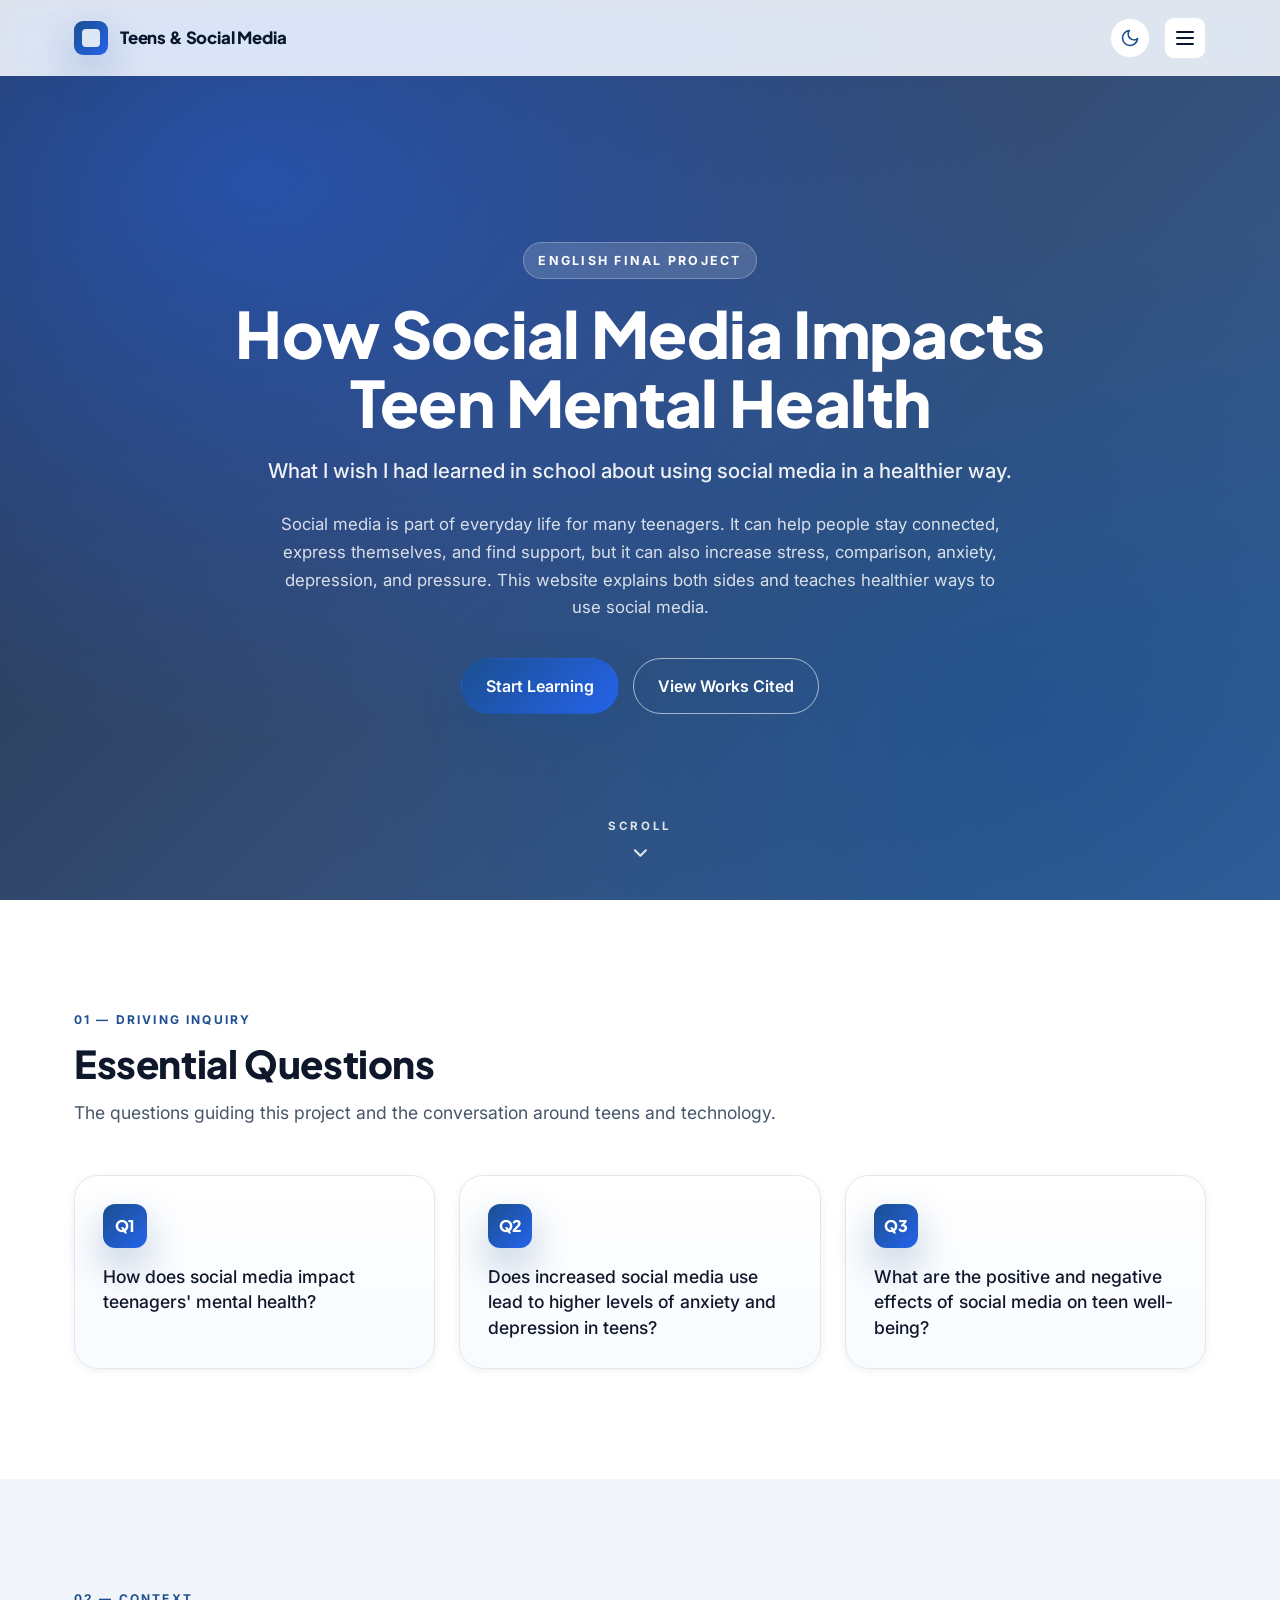
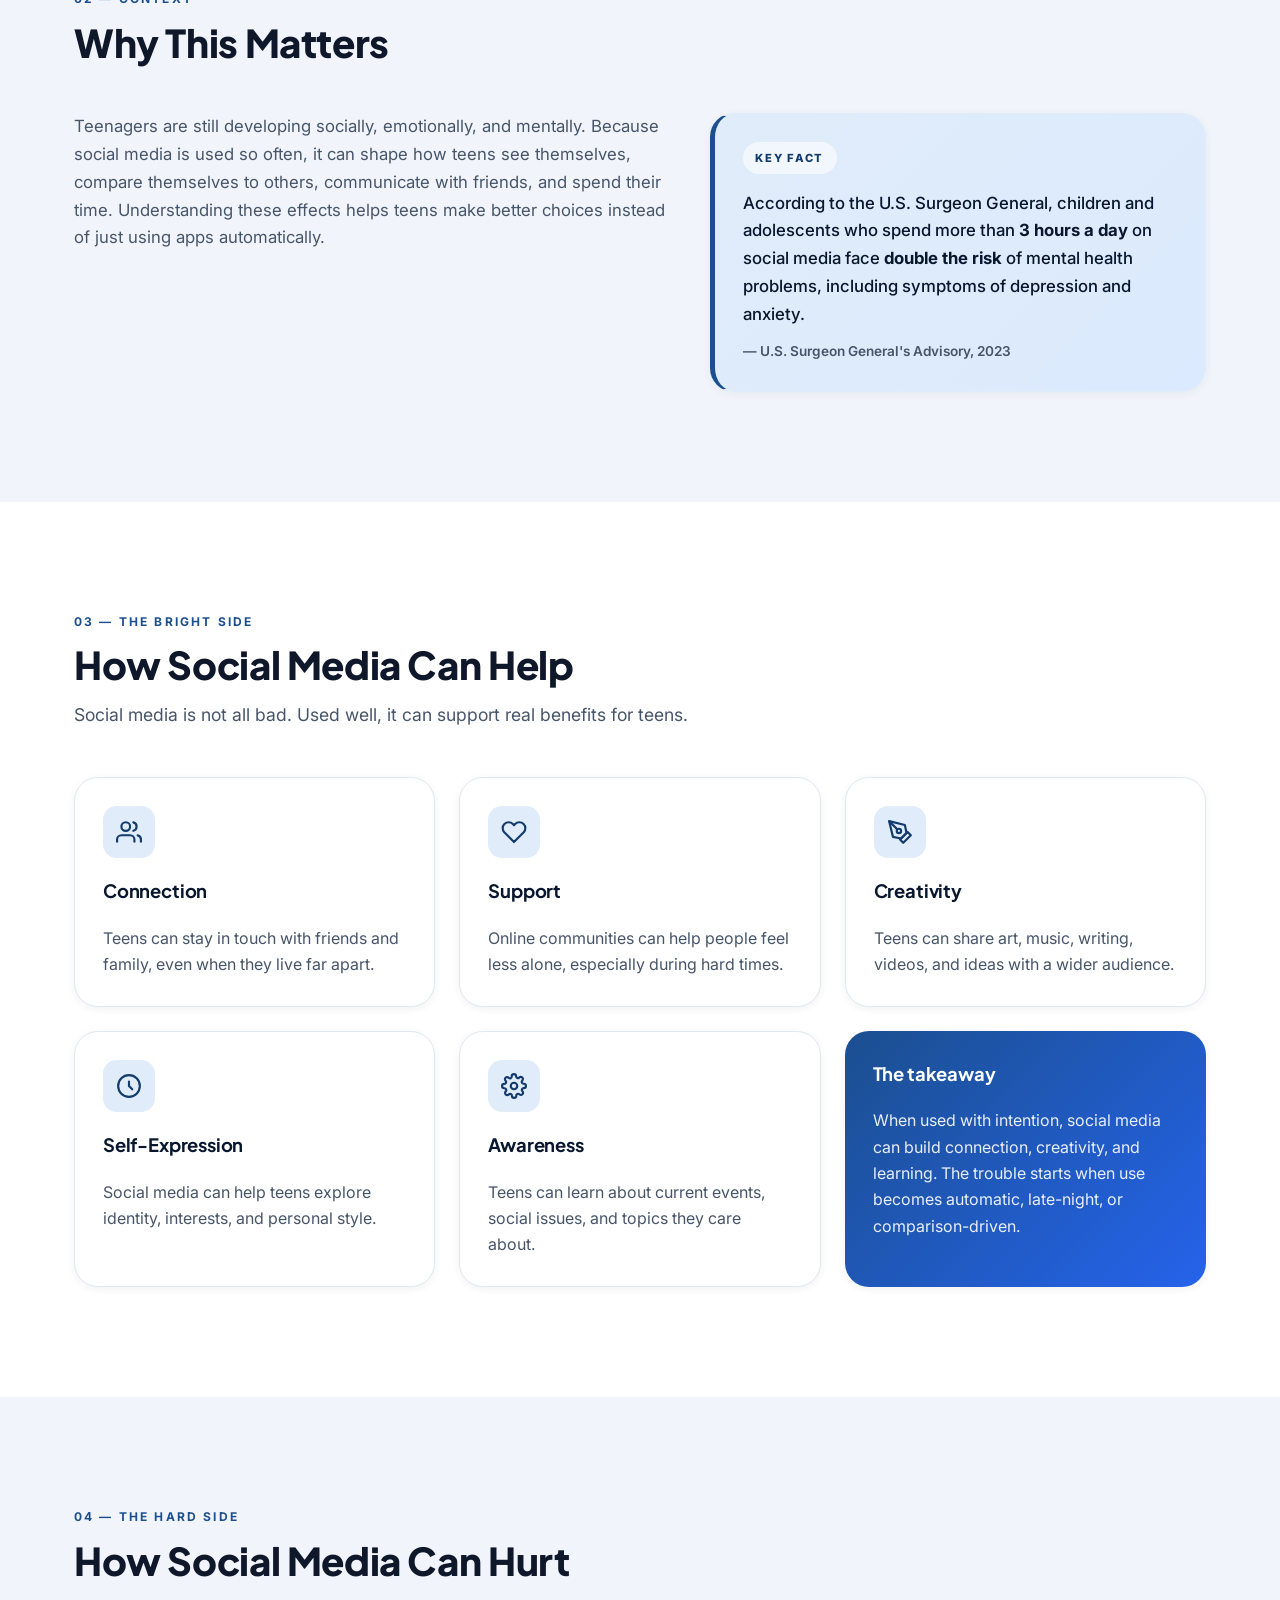
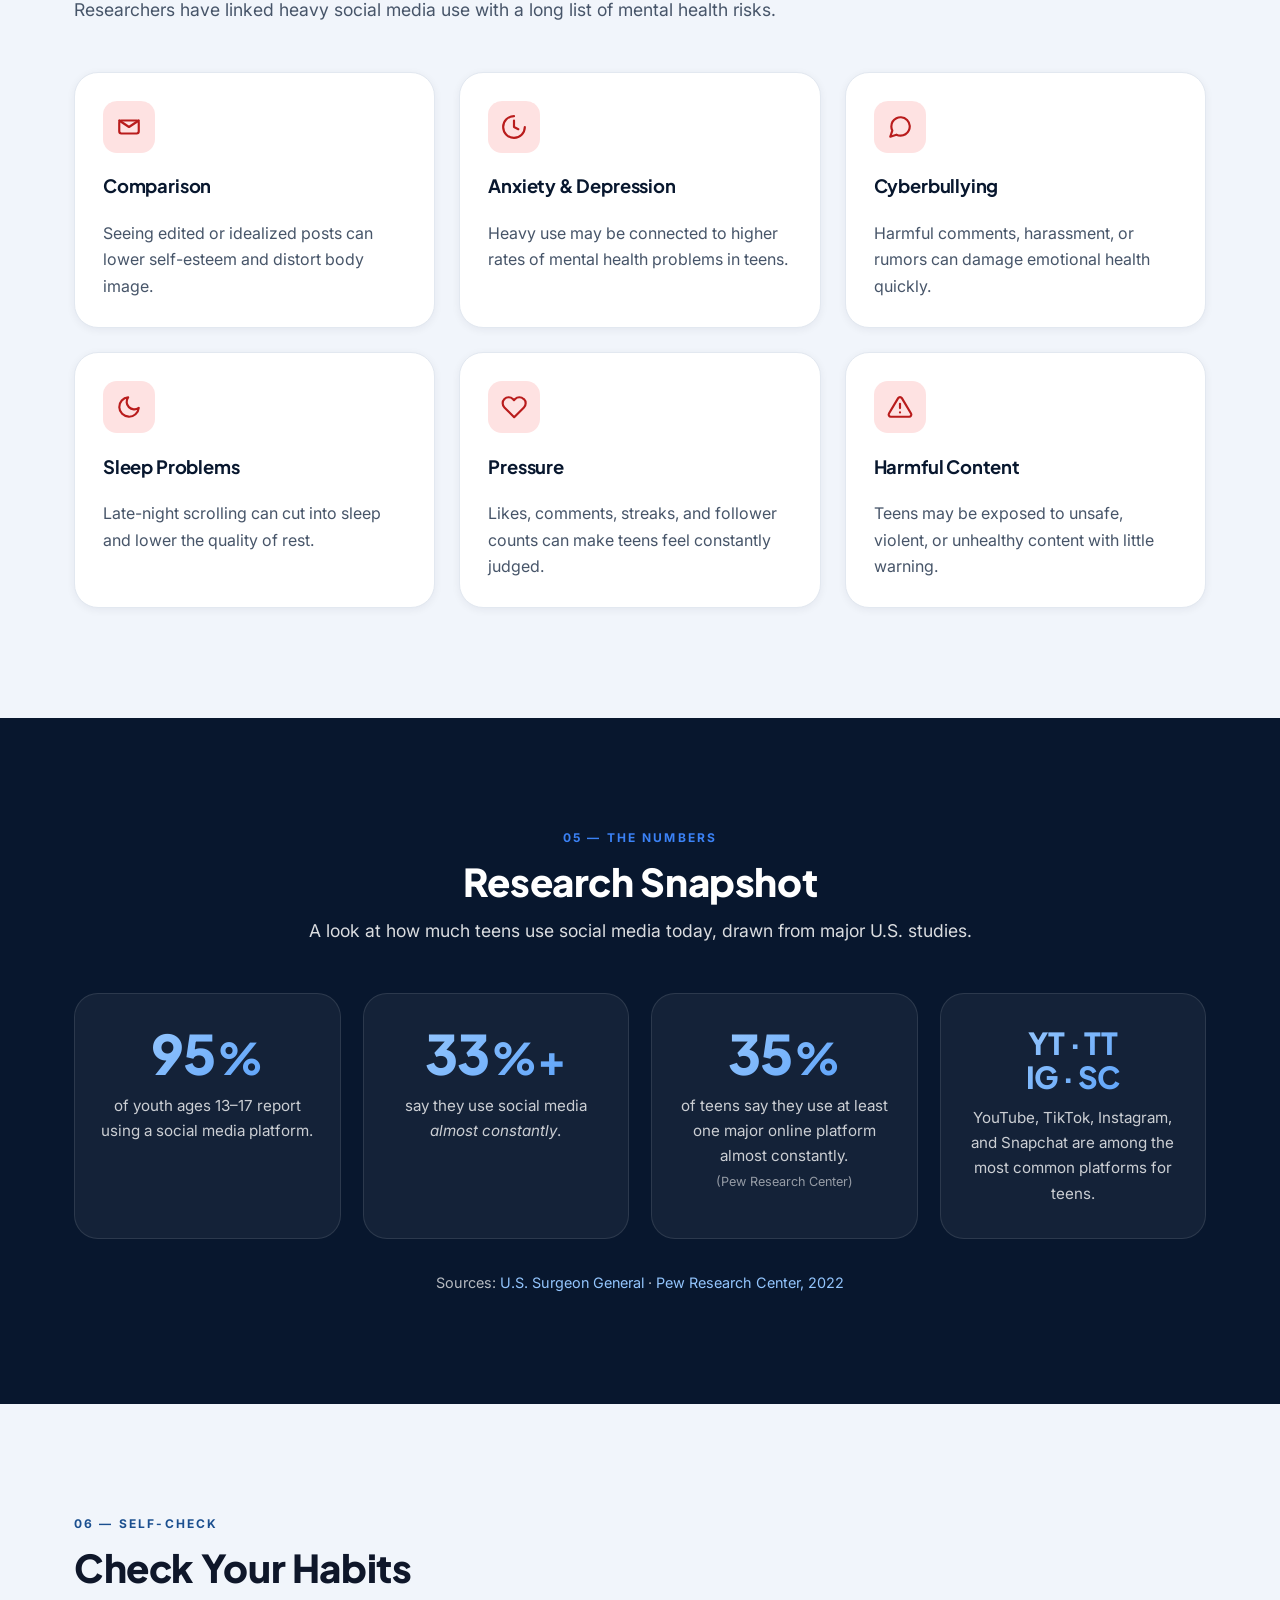
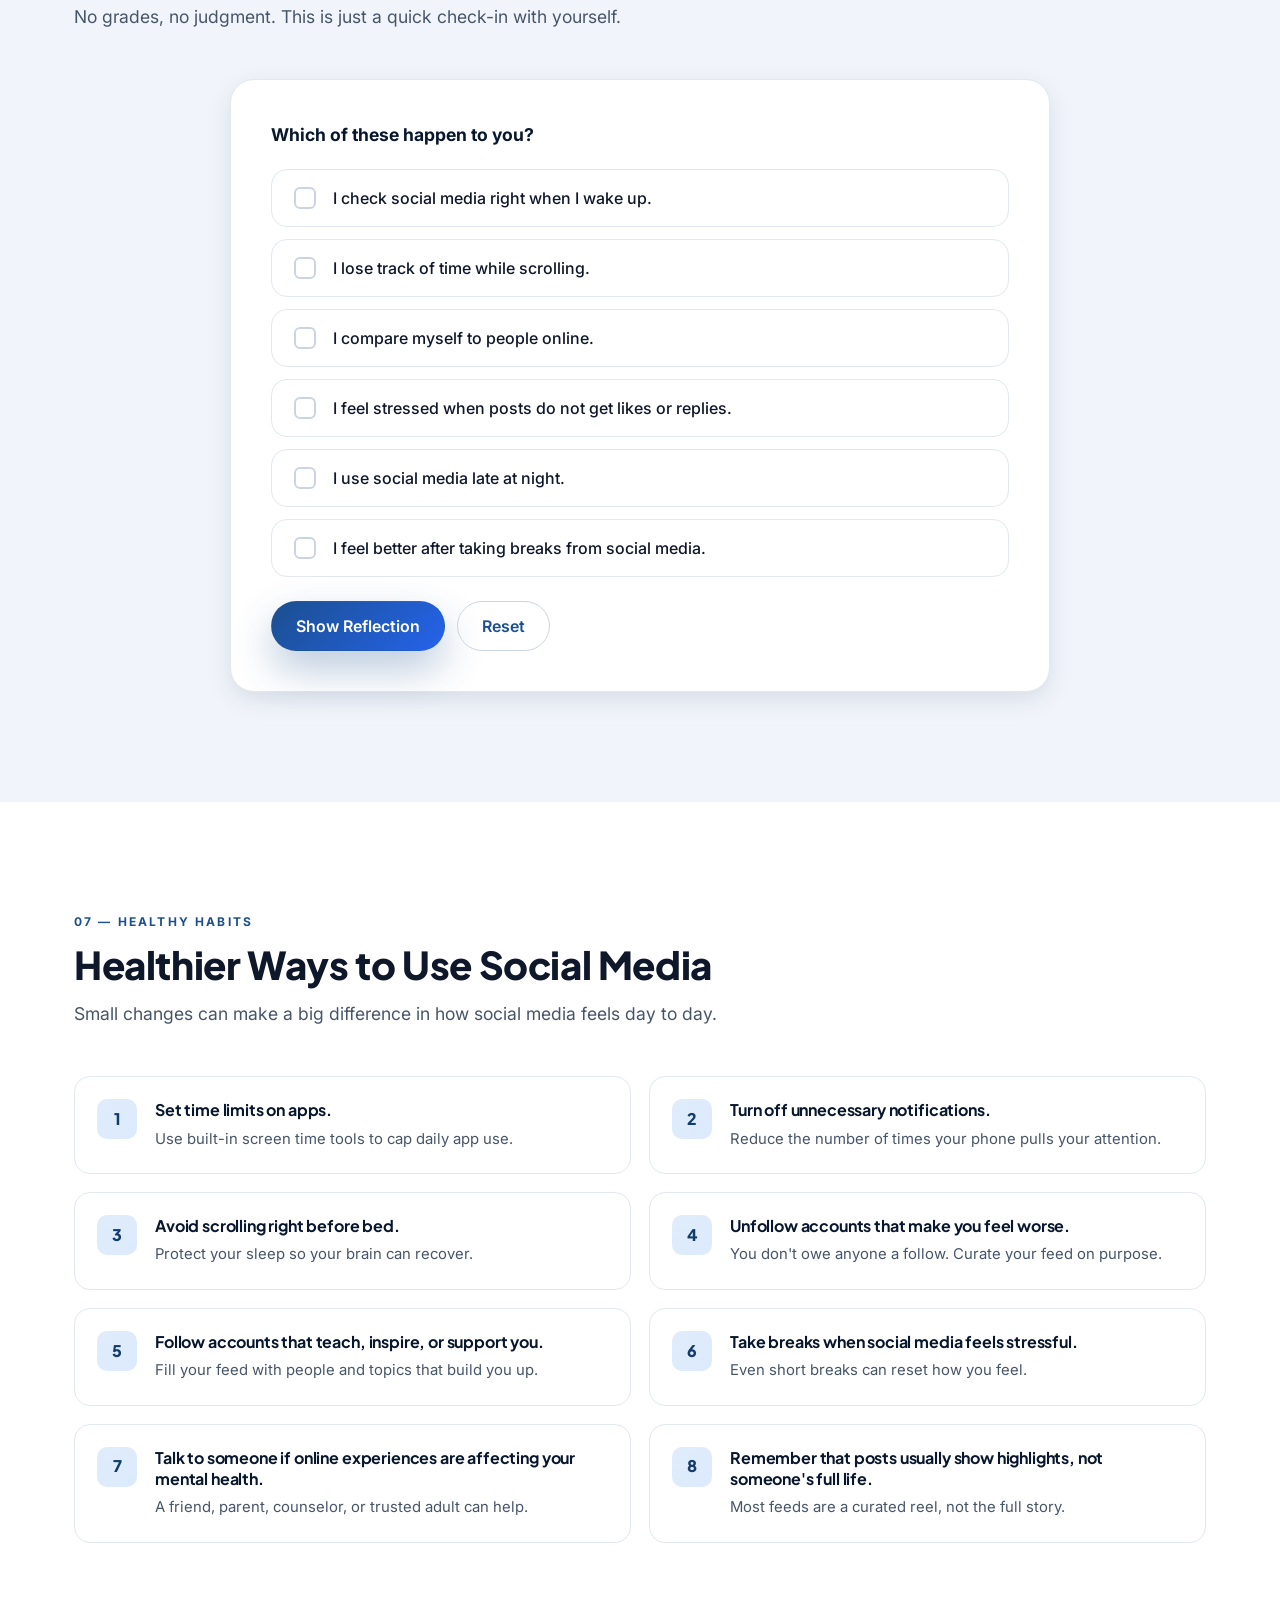
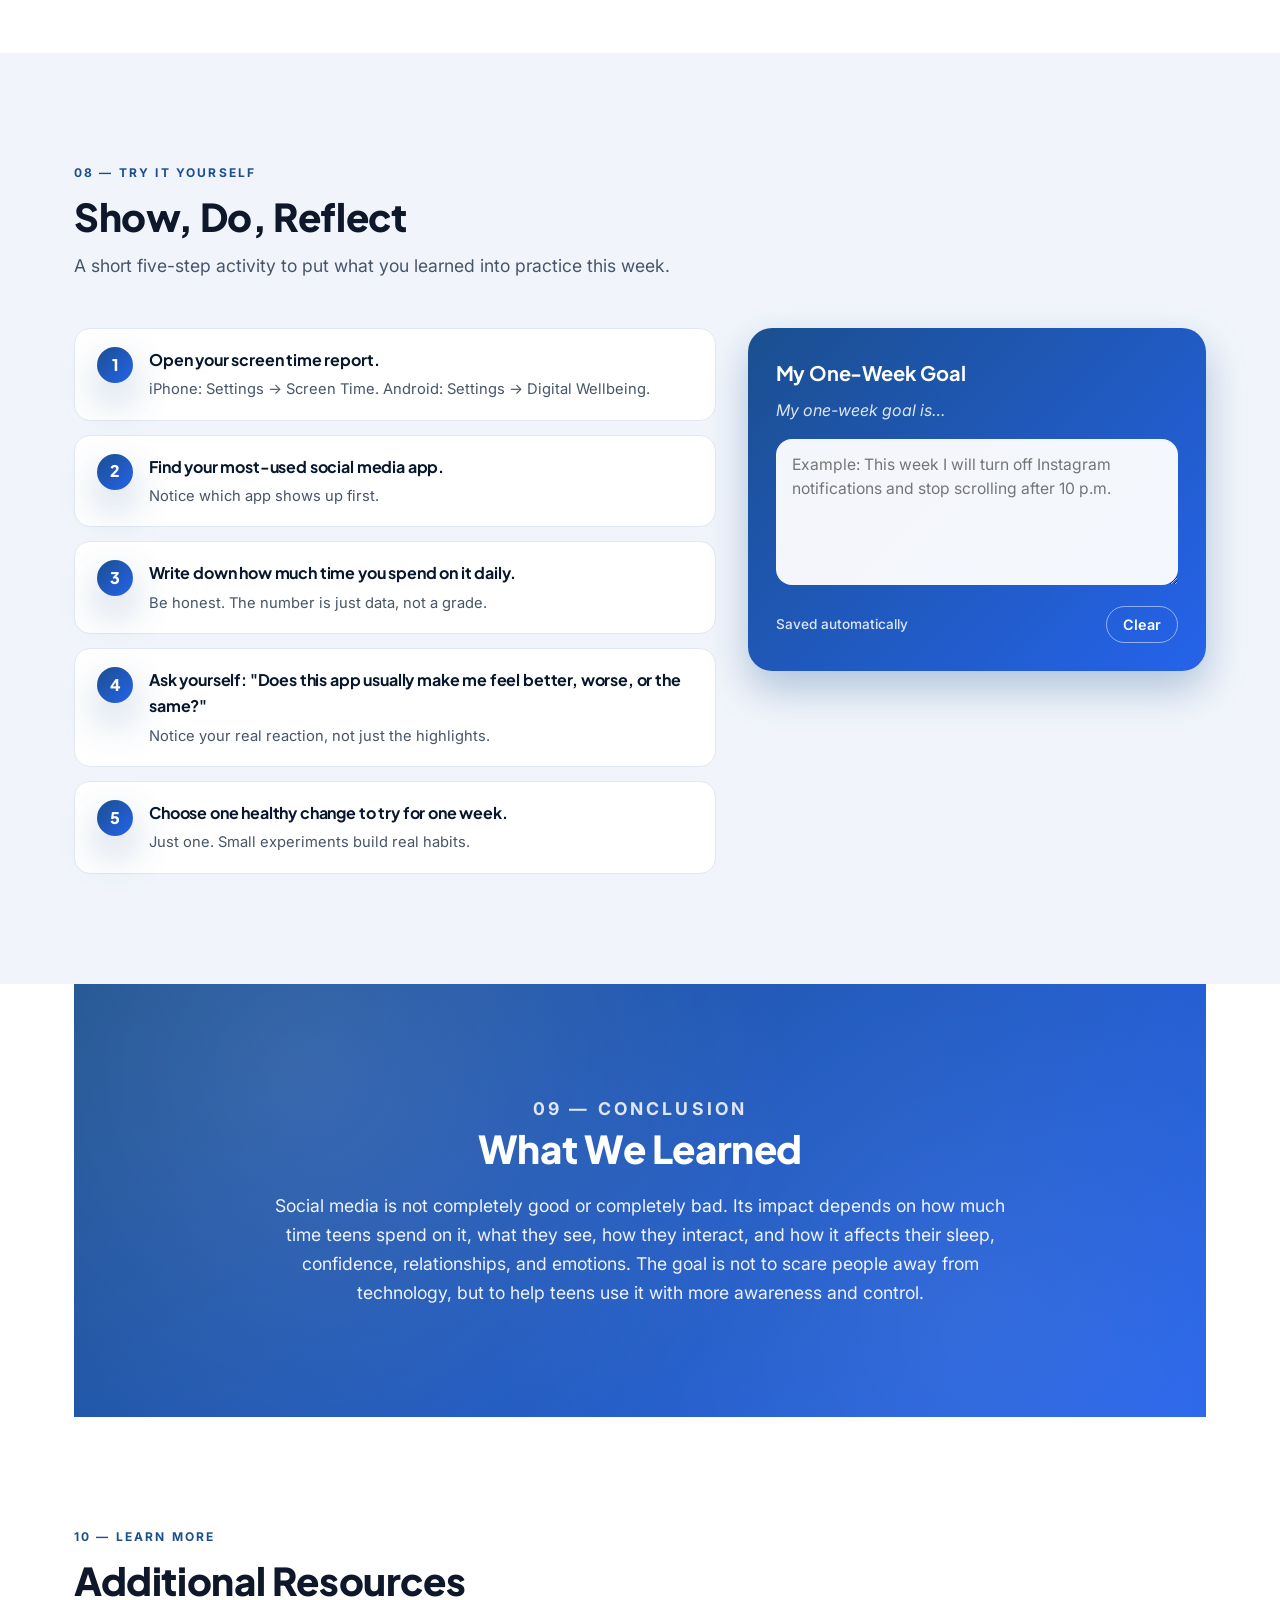
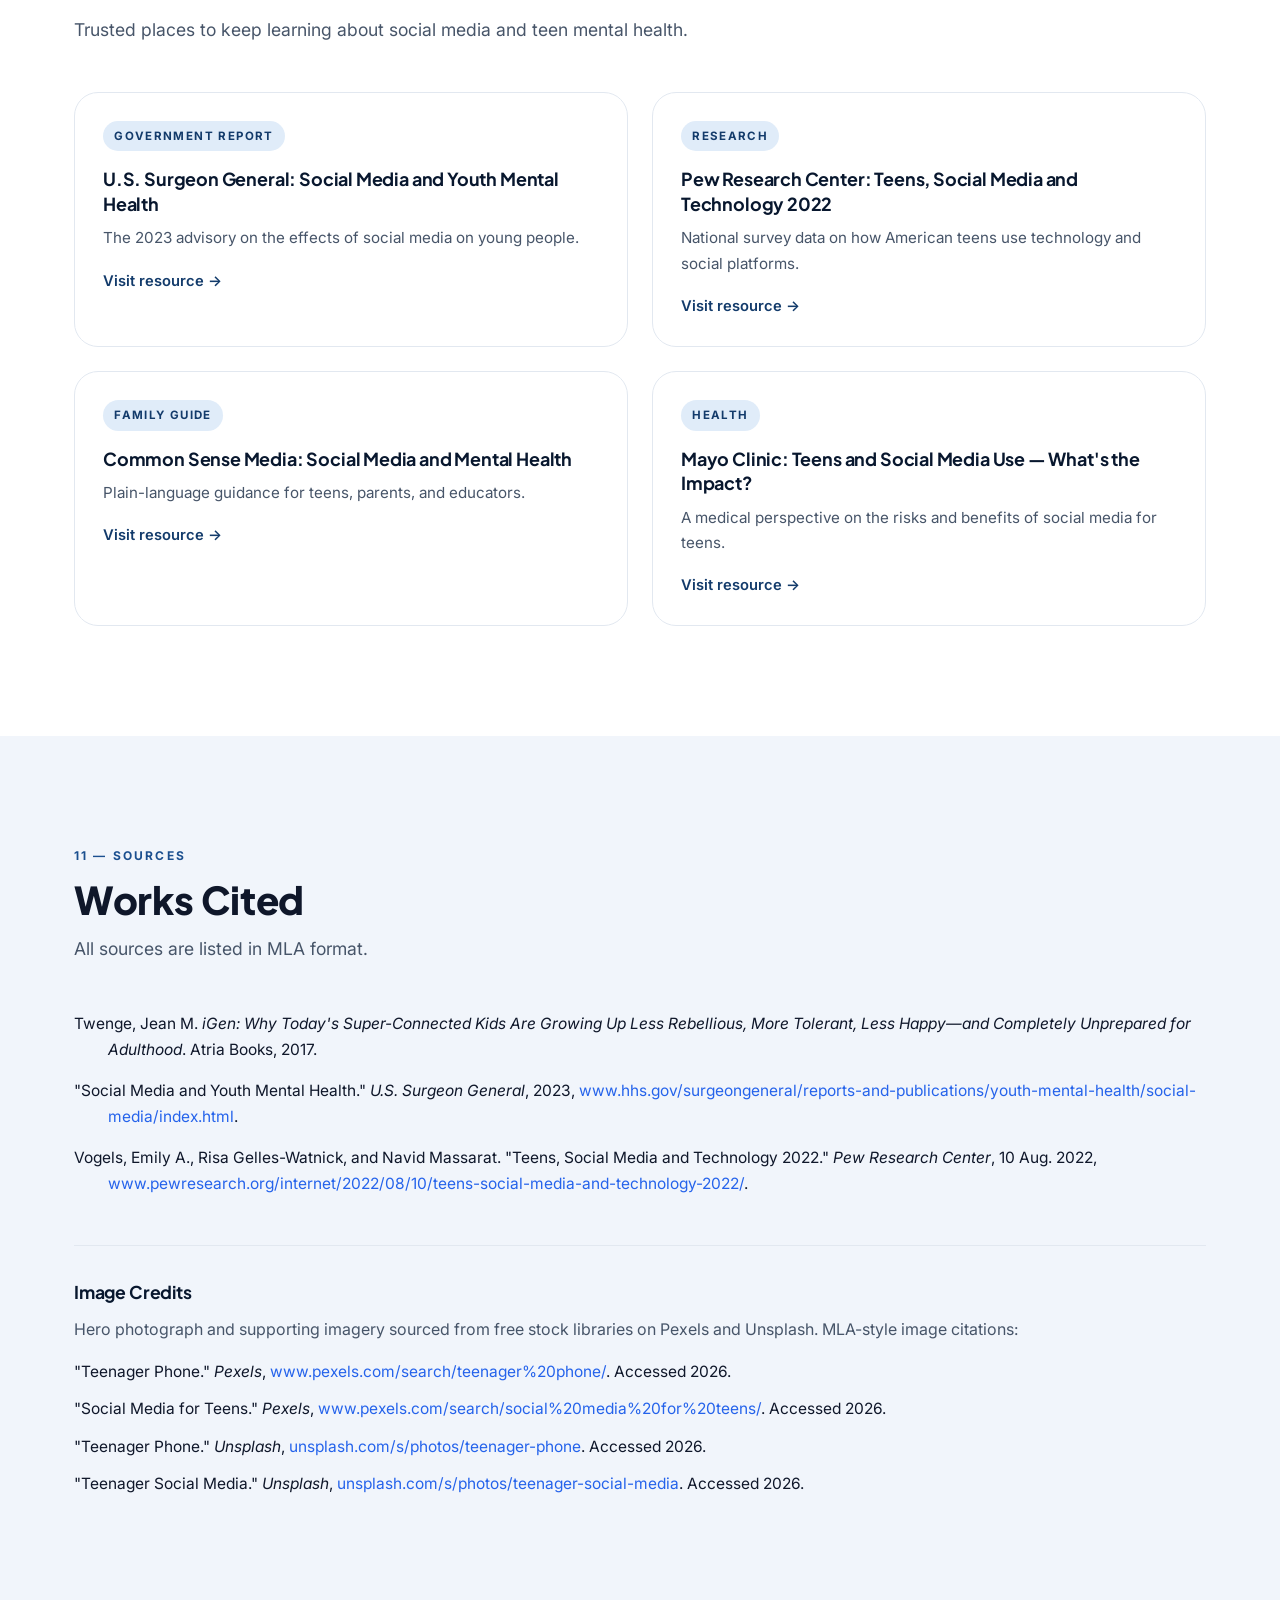
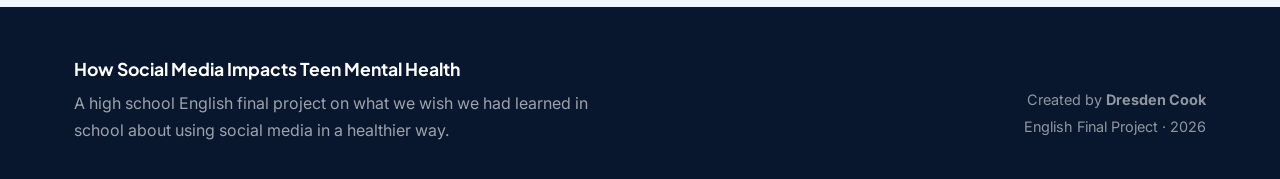
==== index.html @ db58b7aa "First Website Push" ====
<!DOCTYPE html>
<html lang="en">
<head>
  <meta charset="UTF-8" />
  <meta name="viewport" content="width=device-width, initial-scale=1.0" />
  <meta name="description" content="A high school project on how social media impacts teen mental health, including positive effects, negative effects, research, and healthier habits." />
  <title>How Social Media Impacts Teen Mental Health</title>
  <link rel="preconnect" href="https://fonts.googleapis.com" />
  <link rel="preconnect" href="https://fonts.gstatic.com" crossorigin />
  <link href="https://fonts.googleapis.com/css2?family=Plus+Jakarta+Sans:wght@400;500;600;700;800&family=Inter:wght@400;500;600;700&display=swap" rel="stylesheet" />
  <link rel="stylesheet" href="styles.css?v=2" />
  <script>
    // Apply saved theme before paint to avoid flash of wrong theme.
    (function () {
      try {
        var t = localStorage.getItem("teen-sm-theme");
        if (!t) {
          t = window.matchMedia && window.matchMedia("(prefers-color-scheme: dark)").matches ? "dark" : "light";
        }
        if (t === "dark") document.documentElement.setAttribute("data-theme", "dark");
      } catch (e) {}
    })();
  </script>
</head>
<body>
  <!-- ===================== NAVIGATION ===================== -->
  <header class="navbar" id="navbar">
    <div class="nav-container">
      <a href="#hero" class="nav-logo">
        <span class="logo-mark" aria-hidden="true"></span>
        <span class="logo-text">Teens &amp; Social Media</span>
      </a>
      <div class="nav-right">
        <nav class="nav-links" id="navLinks" aria-label="Primary">
          <a href="#essential-questions">Questions</a>
          <a href="#why">Why It Matters</a>
          <a href="#positive">Positives</a>
          <a href="#negative">Negatives</a>
          <a href="#research">Research</a>
          <a href="#quiz">Self-Check</a>
          <a href="#habits">Habits</a>
          <a href="#activity">Try It</a>
          <a href="#resources">Resources</a>
          <a href="#works-cited">Works Cited</a>
        </nav>
        <button class="theme-toggle" id="themeToggle" type="button" aria-label="Switch to dark mode" title="Toggle theme">
          <svg class="icon-sun" viewBox="0 0 24 24" fill="none" stroke="currentColor" stroke-width="2" stroke-linecap="round" stroke-linejoin="round" aria-hidden="true">
            <circle cx="12" cy="12" r="4"/>
            <path d="M12 2v2M12 20v2M4.93 4.93l1.41 1.41M17.66 17.66l1.41 1.41M2 12h2M20 12h2M4.93 19.07l1.41-1.41M17.66 6.34l1.41-1.41"/>
          </svg>
          <svg class="icon-moon" viewBox="0 0 24 24" fill="none" stroke="currentColor" stroke-width="2" stroke-linecap="round" stroke-linejoin="round" aria-hidden="true">
            <path d="M21 12.79A9 9 0 1 1 11.21 3 7 7 0 0 0 21 12.79z"/>
          </svg>
        </button>
        <button class="nav-toggle" id="navToggle" aria-label="Open menu" aria-expanded="false">
          <span></span><span></span><span></span>
        </button>
      </div>
    </div>
  </header>

  <main>
    <!-- ===================== HERO ===================== -->
    <section class="hero" id="hero">
      <div class="hero-bg" aria-hidden="true"></div>
      <div class="hero-overlay" aria-hidden="true"></div>
      <div class="hero-content">
        <p class="eyebrow">English Final Project</p>
        <h1>How Social Media Impacts Teen Mental Health</h1>
        <p class="subtitle">What I wish I had learned in school about using social media in a healthier way.</p>
        <p class="hero-intro">
          Social media is part of everyday life for many teenagers. It can help people stay connected,
          express themselves, and find support, but it can also increase stress, comparison, anxiety,
          depression, and pressure. This website explains both sides and teaches healthier ways to use social media.
        </p>
        <div class="hero-buttons">
          <a href="#essential-questions" class="btn btn-primary">Start Learning</a>
          <a href="#works-cited" class="btn btn-ghost">View Works Cited</a>
        </div>
      </div>
      <a href="#essential-questions" class="scroll-indicator" aria-label="Scroll to next section">
        <span class="scroll-label">Scroll</span>
        <svg viewBox="0 0 24 24" fill="none" stroke="currentColor" stroke-width="2.2" stroke-linecap="round" stroke-linejoin="round" aria-hidden="true">
          <polyline points="6 9 12 15 18 9"/>
        </svg>
      </a>
    </section>

    <!-- ===================== ESSENTIAL QUESTIONS ===================== -->
    <section class="section" id="essential-questions">
      <div class="container">
        <div class="section-header">
          <p class="section-eyebrow">01 — Driving Inquiry</p>
          <h2>Essential Questions</h2>
          <p class="section-lede">The questions guiding this project and the conversation around teens and technology.</p>
        </div>
        <div class="grid grid-3">
          <article class="card question-card">
            <div class="card-number">Q1</div>
            <p>How does social media impact teenagers' mental health?</p>
          </article>
          <article class="card question-card">
            <div class="card-number">Q2</div>
            <p>Does increased social media use lead to higher levels of anxiety and depression in teens?</p>
          </article>
          <article class="card question-card">
            <div class="card-number">Q3</div>
            <p>What are the positive and negative effects of social media on teen well-being?</p>
          </article>
        </div>
      </div>
    </section>

    <!-- ===================== WHY THIS MATTERS ===================== -->
    <section class="section section-alt" id="why">
      <div class="container">
        <div class="section-header">
          <p class="section-eyebrow">02 — Context</p>
          <h2>Why This Matters</h2>
        </div>
        <div class="two-col">
          <div class="prose">
            <p>
              Teenagers are still developing socially, emotionally, and mentally. Because social media is
              used so often, it can shape how teens see themselves, compare themselves to others, communicate
              with friends, and spend their time. Understanding these effects helps teens make better
              choices instead of just using apps automatically.
            </p>
          </div>
          <aside class="callout">
            <div class="callout-tag">Key Fact</div>
            <p>
              According to the U.S. Surgeon General, children and adolescents who spend more than
              <strong>3 hours a day</strong> on social media face <strong>double the risk</strong> of
              mental health problems, including symptoms of depression and anxiety.
            </p>
            <cite>— U.S. Surgeon General's Advisory, 2023</cite>
          </aside>
        </div>
      </div>
    </section>

    <!-- ===================== POSITIVE SIDE ===================== -->
    <section class="section" id="positive">
      <div class="container">
        <div class="section-header">
          <p class="section-eyebrow">03 — The Bright Side</p>
          <h2>How Social Media Can Help</h2>
          <p class="section-lede">Social media is not all bad. Used well, it can support real benefits for teens.</p>
        </div>
        <div class="grid grid-3">
          <article class="card icon-card positive">
            <div class="icon-circle" aria-hidden="true">
              <svg viewBox="0 0 24 24" fill="none" stroke="currentColor" stroke-width="2" stroke-linecap="round" stroke-linejoin="round"><path d="M17 21v-2a4 4 0 0 0-4-4H5a4 4 0 0 0-4 4v2"/><circle cx="9" cy="7" r="4"/><path d="M23 21v-2a4 4 0 0 0-3-3.87"/><path d="M16 3.13a4 4 0 0 1 0 7.75"/></svg>
            </div>
            <h3>Connection</h3>
            <p>Teens can stay in touch with friends and family, even when they live far apart.</p>
          </article>
          <article class="card icon-card positive">
            <div class="icon-circle" aria-hidden="true">
              <svg viewBox="0 0 24 24" fill="none" stroke="currentColor" stroke-width="2" stroke-linecap="round" stroke-linejoin="round"><path d="M20.84 4.61a5.5 5.5 0 0 0-7.78 0L12 5.67l-1.06-1.06a5.5 5.5 0 0 0-7.78 7.78l1.06 1.06L12 21.23l7.78-7.78 1.06-1.06a5.5 5.5 0 0 0 0-7.78z"/></svg>
            </div>
            <h3>Support</h3>
            <p>Online communities can help people feel less alone, especially during hard times.</p>
          </article>
          <article class="card icon-card positive">
            <div class="icon-circle" aria-hidden="true">
              <svg viewBox="0 0 24 24" fill="none" stroke="currentColor" stroke-width="2" stroke-linecap="round" stroke-linejoin="round"><path d="M12 19l7-7 3 3-7 7-3-3z"/><path d="M18 13l-1.5-7.5L2 2l3.5 14.5L13 18l5-5z"/><path d="M2 2l7.586 7.586"/><circle cx="11" cy="11" r="2"/></svg>
            </div>
            <h3>Creativity</h3>
            <p>Teens can share art, music, writing, videos, and ideas with a wider audience.</p>
          </article>
          <article class="card icon-card positive">
            <div class="icon-circle" aria-hidden="true">
              <svg viewBox="0 0 24 24" fill="none" stroke="currentColor" stroke-width="2" stroke-linecap="round" stroke-linejoin="round"><circle cx="12" cy="12" r="10"/><path d="M12 8v4l3 3"/></svg>
            </div>
            <h3>Self-Expression</h3>
            <p>Social media can help teens explore identity, interests, and personal style.</p>
          </article>
          <article class="card icon-card positive">
            <div class="icon-circle" aria-hidden="true">
              <svg viewBox="0 0 24 24" fill="none" stroke="currentColor" stroke-width="2" stroke-linecap="round" stroke-linejoin="round"><circle cx="12" cy="12" r="3"/><path d="M19.4 15a1.65 1.65 0 0 0 .33 1.82l.06.06a2 2 0 1 1-2.83 2.83l-.06-.06a1.65 1.65 0 0 0-1.82-.33 1.65 1.65 0 0 0-1 1.51V21a2 2 0 0 1-4 0v-.09a1.65 1.65 0 0 0-1-1.51 1.65 1.65 0 0 0-1.82.33l-.06.06a2 2 0 1 1-2.83-2.83l.06-.06a1.65 1.65 0 0 0 .33-1.82 1.65 1.65 0 0 0-1.51-1H3a2 2 0 0 1 0-4h.09a1.65 1.65 0 0 0 1.51-1 1.65 1.65 0 0 0-.33-1.82l-.06-.06a2 2 0 1 1 2.83-2.83l.06.06a1.65 1.65 0 0 0 1.82.33h0a1.65 1.65 0 0 0 1-1.51V3a2 2 0 0 1 4 0v.09a1.65 1.65 0 0 0 1 1.51h0a1.65 1.65 0 0 0 1.82-.33l.06-.06a2 2 0 1 1 2.83 2.83l-.06.06a1.65 1.65 0 0 0-.33 1.82v0a1.65 1.65 0 0 0 1.51 1H21a2 2 0 0 1 0 4h-.09a1.65 1.65 0 0 0-1.51 1z"/></svg>
            </div>
            <h3>Awareness</h3>
            <p>Teens can learn about current events, social issues, and topics they care about.</p>
          </article>
          <article class="card icon-card positive accent-card">
            <h3>The takeaway</h3>
            <p>When used with intention, social media can build connection, creativity, and learning. The trouble starts when use becomes automatic, late-night, or comparison-driven.</p>
          </article>
        </div>
      </div>
    </section>

    <!-- ===================== NEGATIVE SIDE ===================== -->
    <section class="section section-alt" id="negative">
      <div class="container">
        <div class="section-header">
          <p class="section-eyebrow">04 — The Hard Side</p>
          <h2>How Social Media Can Hurt</h2>
          <p class="section-lede">Researchers have linked heavy social media use with a long list of mental health risks.</p>
        </div>
        <div class="grid grid-3">
          <article class="card icon-card negative">
            <div class="icon-circle" aria-hidden="true">
              <svg viewBox="0 0 24 24" fill="none" stroke="currentColor" stroke-width="2" stroke-linecap="round" stroke-linejoin="round"><path d="M3 6l9 6 9-6"/><rect x="3" y="6" width="18" height="12" rx="2"/></svg>
            </div>
            <h3>Comparison</h3>
            <p>Seeing edited or idealized posts can lower self-esteem and distort body image.</p>
          </article>
          <article class="card icon-card negative">
            <div class="icon-circle" aria-hidden="true">
              <svg viewBox="0 0 24 24" fill="none" stroke="currentColor" stroke-width="2" stroke-linecap="round" stroke-linejoin="round"><path d="M12 2a10 10 0 1 0 10 10"/><path d="M12 6v6l4 2"/></svg>
            </div>
            <h3>Anxiety &amp; Depression</h3>
            <p>Heavy use may be connected to higher rates of mental health problems in teens.</p>
          </article>
          <article class="card icon-card negative">
            <div class="icon-circle" aria-hidden="true">
              <svg viewBox="0 0 24 24" fill="none" stroke="currentColor" stroke-width="2" stroke-linecap="round" stroke-linejoin="round"><path d="M21 11.5a8.38 8.38 0 0 1-.9 3.8 8.5 8.5 0 0 1-7.6 4.7 8.38 8.38 0 0 1-3.8-.9L3 21l1.9-5.7a8.38 8.38 0 0 1-.9-3.8 8.5 8.5 0 0 1 4.7-7.6 8.38 8.38 0 0 1 3.8-.9h.5a8.48 8.48 0 0 1 8 8v.5z"/></svg>
            </div>
            <h3>Cyberbullying</h3>
            <p>Harmful comments, harassment, or rumors can damage emotional health quickly.</p>
          </article>
          <article class="card icon-card negative">
            <div class="icon-circle" aria-hidden="true">
              <svg viewBox="0 0 24 24" fill="none" stroke="currentColor" stroke-width="2" stroke-linecap="round" stroke-linejoin="round"><path d="M21 12.79A9 9 0 1 1 11.21 3 7 7 0 0 0 21 12.79z"/></svg>
            </div>
            <h3>Sleep Problems</h3>
            <p>Late-night scrolling can cut into sleep and lower the quality of rest.</p>
          </article>
          <article class="card icon-card negative">
            <div class="icon-circle" aria-hidden="true">
              <svg viewBox="0 0 24 24" fill="none" stroke="currentColor" stroke-width="2" stroke-linecap="round" stroke-linejoin="round"><path d="M20.84 4.61a5.5 5.5 0 0 0-7.78 0L12 5.67l-1.06-1.06a5.5 5.5 0 0 0-7.78 7.78l9 9 9-9a5.5 5.5 0 0 0 0-7.78z"/></svg>
            </div>
            <h3>Pressure</h3>
            <p>Likes, comments, streaks, and follower counts can make teens feel constantly judged.</p>
          </article>
          <article class="card icon-card negative">
            <div class="icon-circle" aria-hidden="true">
              <svg viewBox="0 0 24 24" fill="none" stroke="currentColor" stroke-width="2" stroke-linecap="round" stroke-linejoin="round"><path d="M10.29 3.86L1.82 18a2 2 0 0 0 1.71 3h16.94a2 2 0 0 0 1.71-3L13.71 3.86a2 2 0 0 0-3.42 0z"/><line x1="12" y1="9" x2="12" y2="13"/><line x1="12" y1="17" x2="12.01" y2="17"/></svg>
            </div>
            <h3>Harmful Content</h3>
            <p>Teens may be exposed to unsafe, violent, or unhealthy content with little warning.</p>
          </article>
        </div>
      </div>
    </section>

    <!-- ===================== RESEARCH SNAPSHOT ===================== -->
    <section class="section research-section" id="research">
      <div class="container">
        <div class="section-header center">
          <p class="section-eyebrow">05 — The Numbers</p>
          <h2>Research Snapshot</h2>
          <p class="section-lede">A look at how much teens use social media today, drawn from major U.S. studies.</p>
        </div>
        <div class="stats-grid">
          <div class="stat">
            <div class="stat-number"><span class="counter" data-target="95">0</span><span class="stat-suffix">%</span></div>
            <p class="stat-label">of youth ages 13–17 report using a social media platform.</p>
          </div>
          <div class="stat">
            <div class="stat-number"><span class="counter" data-target="33">0</span><span class="stat-suffix">%+</span></div>
            <p class="stat-label">say they use social media <em>almost constantly</em>.</p>
          </div>
          <div class="stat">
            <div class="stat-number"><span class="counter" data-target="35">0</span><span class="stat-suffix">%</span></div>
            <p class="stat-label">of teens say they use at least one major online platform almost constantly. <small>(Pew Research Center)</small></p>
          </div>
          <div class="stat">
            <div class="stat-number stat-text">YT · TT<br/>IG · SC</div>
            <p class="stat-label">YouTube, TikTok, Instagram, and Snapchat are among the most common platforms for teens.</p>
          </div>
        </div>
        <p class="research-sources">
          Sources:
          <a href="https://www.hhs.gov/surgeongeneral/reports-and-publications/youth-mental-health/social-media/index.html" target="_blank" rel="noopener">U.S. Surgeon General</a>
          ·
          <a href="https://www.pewresearch.org/internet/2022/08/10/teens-social-media-and-technology-2022/" target="_blank" rel="noopener">Pew Research Center, 2022</a>
        </p>
      </div>
    </section>

    <!-- ===================== INTERACTIVE QUIZ ===================== -->
    <section class="section section-alt" id="quiz">
      <div class="container">
        <div class="section-header">
          <p class="section-eyebrow">06 — Self-Check</p>
          <h2>Check Your Habits</h2>
          <p class="section-lede">No grades, no judgment. This is just a quick check-in with yourself.</p>
        </div>
        <div class="quiz-card">
          <p class="quiz-question"><strong>Which of these happen to you?</strong></p>
          <form id="habitsQuiz" class="quiz-options">
            <label class="check-option"><input type="checkbox" /><span>I check social media right when I wake up.</span></label>
            <label class="check-option"><input type="checkbox" /><span>I lose track of time while scrolling.</span></label>
            <label class="check-option"><input type="checkbox" /><span>I compare myself to people online.</span></label>
            <label class="check-option"><input type="checkbox" /><span>I feel stressed when posts do not get likes or replies.</span></label>
            <label class="check-option"><input type="checkbox" /><span>I use social media late at night.</span></label>
            <label class="check-option"><input type="checkbox" /><span>I feel better after taking breaks from social media.</span></label>
          </form>
          <div class="quiz-actions">
            <button type="button" class="btn btn-primary" id="reflectBtn">Show Reflection</button>
            <button type="button" class="btn btn-ghost" id="resetQuizBtn">Reset</button>
          </div>
          <div class="reflection" id="reflectionBox" hidden>
            <p>
              If you checked several boxes, social media may be affecting your mood, time, or confidence.
              That does not mean you need to delete everything, but it may help to set boundaries and pay
              attention to how different apps make you feel.
            </p>
            <p class="reflection-count" id="reflectionCount"></p>
          </div>
        </div>
      </div>
    </section>

    <!-- ===================== HEALTHY HABITS ===================== -->
    <section class="section" id="habits">
      <div class="container">
        <div class="section-header">
          <p class="section-eyebrow">07 — Healthy Habits</p>
          <h2>Healthier Ways to Use Social Media</h2>
          <p class="section-lede">Small changes can make a big difference in how social media feels day to day.</p>
        </div>
        <ol class="habit-list">
          <li><div class="habit-num">1</div><div><h3>Set time limits on apps.</h3><p>Use built-in screen time tools to cap daily app use.</p></div></li>
          <li><div class="habit-num">2</div><div><h3>Turn off unnecessary notifications.</h3><p>Reduce the number of times your phone pulls your attention.</p></div></li>
          <li><div class="habit-num">3</div><div><h3>Avoid scrolling right before bed.</h3><p>Protect your sleep so your brain can recover.</p></div></li>
          <li><div class="habit-num">4</div><div><h3>Unfollow accounts that make you feel worse.</h3><p>You don't owe anyone a follow. Curate your feed on purpose.</p></div></li>
          <li><div class="habit-num">5</div><div><h3>Follow accounts that teach, inspire, or support you.</h3><p>Fill your feed with people and topics that build you up.</p></div></li>
          <li><div class="habit-num">6</div><div><h3>Take breaks when social media feels stressful.</h3><p>Even short breaks can reset how you feel.</p></div></li>
          <li><div class="habit-num">7</div><div><h3>Talk to someone if online experiences are affecting your mental health.</h3><p>A friend, parent, counselor, or trusted adult can help.</p></div></li>
          <li><div class="habit-num">8</div><div><h3>Remember that posts usually show highlights, not someone's full life.</h3><p>Most feeds are a curated reel, not the full story.</p></div></li>
        </ol>
      </div>
    </section>

    <!-- ===================== ACTIVITY ===================== -->
    <section class="section section-alt" id="activity">
      <div class="container">
        <div class="section-header">
          <p class="section-eyebrow">08 — Try It Yourself</p>
          <h2>Show, Do, Reflect</h2>
          <p class="section-lede">A short five-step activity to put what you learned into practice this week.</p>
        </div>
        <div class="activity-grid">
          <ol class="steps">
            <li><span class="step-num">1</span><div><h3>Open your screen time report.</h3><p>iPhone: Settings → Screen Time. Android: Settings → Digital Wellbeing.</p></div></li>
            <li><span class="step-num">2</span><div><h3>Find your most-used social media app.</h3><p>Notice which app shows up first.</p></div></li>
            <li><span class="step-num">3</span><div><h3>Write down how much time you spend on it daily.</h3><p>Be honest. The number is just data, not a grade.</p></div></li>
            <li><span class="step-num">4</span><div><h3>Ask yourself: "Does this app usually make me feel better, worse, or the same?"</h3><p>Notice your real reaction, not just the highlights.</p></div></li>
            <li><span class="step-num">5</span><div><h3>Choose one healthy change to try for one week.</h3><p>Just one. Small experiments build real habits.</p></div></li>
          </ol>
          <aside class="goal-box">
            <h3>My One-Week Goal</h3>
            <p class="goal-prompt">My one-week goal is…</p>
            <textarea
              id="goalInput"
              rows="5"
              placeholder="Example: This week I will turn off Instagram notifications and stop scrolling after 10 p.m."
              aria-label="My one-week goal"
            ></textarea>
            <div class="goal-actions">
              <span class="goal-status" id="goalStatus" aria-live="polite">Saved automatically</span>
              <button type="button" class="btn btn-ghost btn-sm" id="clearGoalBtn">Clear</button>
            </div>
          </aside>
        </div>
      </div>
    </section>

    <!-- ===================== CONCLUSION ===================== -->
    <section class="section conclusion-section" id="conclusion">
      <div class="container">
        <div class="conclusion-card">
          <p class="section-eyebrow light">09 — Conclusion</p>
          <h2>What We Learned</h2>
          <p>
            Social media is not completely good or completely bad. Its impact depends on how much time
            teens spend on it, what they see, how they interact, and how it affects their sleep,
            confidence, relationships, and emotions. The goal is not to scare people away from
            technology, but to help teens use it with more awareness and control.
          </p>
        </div>
      </div>
    </section>

    <!-- ===================== RESOURCES ===================== -->
    <section class="section" id="resources">
      <div class="container">
        <div class="section-header">
          <p class="section-eyebrow">10 — Learn More</p>
          <h2>Additional Resources</h2>
          <p class="section-lede">Trusted places to keep learning about social media and teen mental health.</p>
        </div>
        <div class="grid grid-2">
          <a class="resource-card" href="https://www.hhs.gov/surgeongeneral/reports-and-publications/youth-mental-health/social-media/index.html" target="_blank" rel="noopener">
            <div class="resource-tag">Government Report</div>
            <h3>U.S. Surgeon General: Social Media and Youth Mental Health</h3>
            <p>The 2023 advisory on the effects of social media on young people.</p>
            <span class="resource-link">Visit resource →</span>
          </a>
          <a class="resource-card" href="https://www.pewresearch.org/internet/2022/08/10/teens-social-media-and-technology-2022/" target="_blank" rel="noopener">
            <div class="resource-tag">Research</div>
            <h3>Pew Research Center: Teens, Social Media and Technology 2022</h3>
            <p>National survey data on how American teens use technology and social platforms.</p>
            <span class="resource-link">Visit resource →</span>
          </a>
          <a class="resource-card" href="https://www.commonsensemedia.org/articles/social-media" target="_blank" rel="noopener">
            <div class="resource-tag">Family Guide</div>
            <h3>Common Sense Media: Social Media and Mental Health</h3>
            <p>Plain-language guidance for teens, parents, and educators.</p>
            <span class="resource-link">Visit resource →</span>
          </a>
          <a class="resource-card" href="https://www.mayoclinic.org/healthy-lifestyle/tween-and-teen-health/in-depth/teens-and-social-media-use/art-20474437" target="_blank" rel="noopener">
            <div class="resource-tag">Health</div>
            <h3>Mayo Clinic: Teens and Social Media Use — What's the Impact?</h3>
            <p>A medical perspective on the risks and benefits of social media for teens.</p>
            <span class="resource-link">Visit resource →</span>
          </a>
        </div>
      </div>
    </section>

    <!-- ===================== WORKS CITED ===================== -->
    <section class="section section-alt" id="works-cited">
      <div class="container">
        <div class="section-header">
          <p class="section-eyebrow">11 — Sources</p>
          <h2>Works Cited</h2>
          <p class="section-lede">All sources are listed in MLA format.</p>
        </div>
        <div class="citations">
          <p class="citation">
            Twenge, Jean M. <em>iGen: Why Today's Super-Connected Kids Are Growing Up Less Rebellious,
            More Tolerant, Less Happy—and Completely Unprepared for Adulthood</em>. Atria Books, 2017.
          </p>
          <p class="citation">
            "Social Media and Youth Mental Health." <em>U.S. Surgeon General</em>, 2023,
            <a href="https://www.hhs.gov/surgeongeneral/reports-and-publications/youth-mental-health/social-media/index.html" target="_blank" rel="noopener">www.hhs.gov/surgeongeneral/reports-and-publications/youth-mental-health/social-media/index.html</a>.
          </p>
          <p class="citation">
            Vogels, Emily A., Risa Gelles-Watnick, and Navid Massarat. "Teens, Social Media and Technology 2022."
            <em>Pew Research Center</em>, 10 Aug. 2022,
            <a href="https://www.pewresearch.org/internet/2022/08/10/teens-social-media-and-technology-2022/" target="_blank" rel="noopener">www.pewresearch.org/internet/2022/08/10/teens-social-media-and-technology-2022/</a>.
          </p>
        </div>

        <div class="image-credits">
          <h3>Image Credits</h3>
          <p>Hero photograph and supporting imagery sourced from free stock libraries on Pexels and Unsplash. MLA-style image citations:</p>
          <ul class="citations-list">
            <li class="citation">
              "Teenager Phone." <em>Pexels</em>,
              <a href="https://www.pexels.com/search/teenager%20phone/" target="_blank" rel="noopener">www.pexels.com/search/teenager%20phone/</a>. Accessed 2026.
            </li>
            <li class="citation">
              "Social Media for Teens." <em>Pexels</em>,
              <a href="https://www.pexels.com/search/social%20media%20for%20teens/" target="_blank" rel="noopener">www.pexels.com/search/social%20media%20for%20teens/</a>. Accessed 2026.
            </li>
            <li class="citation">
              "Teenager Phone." <em>Unsplash</em>,
              <a href="https://unsplash.com/s/photos/teenager-phone" target="_blank" rel="noopener">unsplash.com/s/photos/teenager-phone</a>. Accessed 2026.
            </li>
            <li class="citation">
              "Teenager Social Media." <em>Unsplash</em>,
              <a href="https://unsplash.com/s/photos/teenager-social-media" target="_blank" rel="noopener">unsplash.com/s/photos/teenager-social-media</a>. Accessed 2026.
            </li>
          </ul>
        </div>
      </div>
    </section>
  </main>

  <!-- ===================== FOOTER ===================== -->
  <footer class="site-footer">
    <div class="container footer-grid">
      <div>
        <p class="footer-title">How Social Media Impacts Teen Mental Health</p>
        <p class="footer-sub">A high school English final project on what we wish we had learned in school about using social media in a healthier way.</p>
      </div>
      <div class="footer-meta">
        <p>Created by <strong>Dresden Cook</strong></p>
        <p>English Final Project · <span id="year"></span></p>
      </div>
    </div>
  </footer>

  <!-- ===================== BACK TO TOP ===================== -->
  <button class="back-to-top" id="backToTop" aria-label="Back to top">
    <svg viewBox="0 0 24 24" fill="none" stroke="currentColor" stroke-width="2.5" stroke-linecap="round" stroke-linejoin="round" aria-hidden="true"><polyline points="18 15 12 9 6 15"/></svg>
  </button>

  <script src="script.js?v=2" defer></script>
</body>
</html>
---- styles.css ----
/* =====================================================
   How Social Media Impacts Teen Mental Health
   Stylesheet — modern, deep blue + purple, school-grade
   ===================================================== */

/* -------- Design Tokens -------- */
:root {
  /* Brand color: 0xFF1B4F8F */
  --brand: #1B4F8F;

  --blue-900: #08172e;
  --blue-800: #0f2c5a;
  --blue-700: #1B4F8F;
  --blue-600: #2563eb;
  --blue-500: #3b82f6;
  --blue-100: #dbeafe;

  /* Accent tokens (formerly purple) — now blue-leaning to match the brand */
  --purple-700: #133b6b;
  --purple-600: #1B4F8F;
  --purple-500: #3b82f6;
  --purple-100: #e0ecf9;

  --white: #ffffff;
  --gray-50: #f8fafc;
  --gray-100: #f1f5f9;
  --gray-200: #e2e8f0;
  --gray-300: #cbd5e1;
  --gray-400: #94a3b8;
  --gray-500: #64748b;
  --gray-600: #475569;
  --gray-700: #334155;
  --text: #0f172a;
  --text-soft: #475569;
  --heading: #08172e;

  --bg: #ffffff;
  --bg-alt: #f1f5fb;
  --surface: #ffffff;
  --surface-2: #f8fbff;
  --border: #e2e8f0;

  --grad-primary: linear-gradient(135deg, #1B4F8F 0%, #2563eb 100%);
  --grad-soft: linear-gradient(135deg, #e0ecf9 0%, #dbeafe 100%);

  --shadow-sm: 0 2px 8px rgba(8, 23, 46, 0.06);
  --shadow-md: 0 8px 24px rgba(8, 23, 46, 0.10);
  --shadow-lg: 0 20px 50px rgba(8, 23, 46, 0.16);
  --shadow-glow: 0 18px 40px rgba(27, 79, 143, 0.30);

  --radius-sm: 10px;
  --radius-md: 16px;
  --radius-lg: 24px;
  --radius-pill: 999px;

  --container: 1180px;
  --nav-h: 76px;

  --ease: cubic-bezier(0.22, 1, 0.36, 1);

  color-scheme: light;
}

/* -------- Dark theme overrides -------- */
[data-theme="dark"] {
  --bg: #0a1224;
  --bg-alt: #0f1a32;
  --surface: #131e36;
  --surface-2: #182645;
  --border: #1f2d4a;

  --text: #e6ecf6;
  --text-soft: #94a3b8;
  --heading: #f1f5fb;

  --gray-50: #0f1a32;
  --gray-100: #182645;
  --gray-200: #1f2d4a;
  --gray-300: #2c3a56;
  --gray-400: #6b7894;
  --gray-500: #94a3b8;
  --gray-600: #cbd5e1;
  --gray-700: #e2e8f0;

  --blue-100: #15294a;
  --purple-100: #15294a;
  --purple-700: #93c5fd;
  --purple-600: #60a5fa;

  --grad-soft: linear-gradient(135deg, #15294a 0%, #1B4F8F 100%);

  --shadow-sm: 0 2px 8px rgba(0, 0, 0, 0.4);
  --shadow-md: 0 10px 28px rgba(0, 0, 0, 0.45);
  --shadow-lg: 0 22px 55px rgba(0, 0, 0, 0.55);
  --shadow-glow: 0 18px 40px rgba(27, 79, 143, 0.55);

  color-scheme: dark;
}

/* -------- Base -------- */
*, *::before, *::after { box-sizing: border-box; }

html {
  scroll-behavior: smooth;
  scroll-padding-top: var(--nav-h);
  -webkit-text-size-adjust: 100%;
}

body {
  margin: 0;
  font-family: "Inter", system-ui, -apple-system, "Segoe UI", Roboto, sans-serif;
  color: var(--text);
  background: var(--bg);
  line-height: 1.65;
  -webkit-font-smoothing: antialiased;
  text-rendering: optimizeLegibility;
  transition: background-color 0.3s var(--ease), color 0.3s var(--ease);
}

img, svg { max-width: 100%; display: block; }
a { color: var(--blue-600); text-decoration: none; }
a:hover { color: var(--purple-600); }

h1, h2, h3, .nav-logo {
  font-family: "Plus Jakarta Sans", "Inter", system-ui, sans-serif;
  letter-spacing: -0.01em;
  color: var(--text);
}

h1 { font-size: clamp(2.2rem, 5.4vw, 4rem); line-height: 1.08; font-weight: 800; margin: 0 0 1rem; }
h2 { font-size: clamp(1.7rem, 3vw, 2.5rem); line-height: 1.15; font-weight: 800; margin: 0 0 0.75rem; }
h3 { font-size: 1.15rem; font-weight: 700; margin: 0 0 0.5rem; }
p { margin: 0 0 1rem; color: var(--text-soft); }

.container {
  max-width: var(--container);
  margin: 0 auto;
  padding: 0 24px;
}

/* -------- Buttons -------- */
.btn {
  display: inline-flex;
  align-items: center;
  justify-content: center;
  gap: 0.5rem;
  padding: 0.85rem 1.5rem;
  font-family: inherit;
  font-weight: 600;
  font-size: 1rem;
  border: 1.5px solid transparent;
  border-radius: var(--radius-pill);
  cursor: pointer;
  transition: transform 0.25s var(--ease), box-shadow 0.25s var(--ease), background 0.25s var(--ease), color 0.25s var(--ease), border-color 0.25s var(--ease);
  text-decoration: none;
  white-space: nowrap;
}
.btn-sm { padding: 0.55rem 1rem; font-size: 0.9rem; }
.btn-primary {
  background: var(--grad-primary);
  color: var(--white);
  box-shadow: var(--shadow-glow);
}
.btn-primary:hover {
  transform: translateY(-2px);
  box-shadow: 0 22px 50px rgba(27, 79, 143, 0.40);
  color: var(--white);
}
.btn-ghost {
  background: transparent;
  color: var(--white);
  border-color: rgba(255, 255, 255, 0.6);
}
.btn-ghost:hover {
  background: rgba(255, 255, 255, 0.12);
  border-color: var(--white);
  color: var(--white);
  transform: translateY(-2px);
}
.section .btn-ghost,
.quiz-actions .btn-ghost,
.goal-actions .btn-ghost {
  color: var(--blue-700);
  border-color: var(--gray-300);
}
.section .btn-ghost:hover,
.quiz-actions .btn-ghost:hover,
.goal-actions .btn-ghost:hover {
  background: var(--gray-100);
  border-color: var(--blue-700);
  color: var(--blue-700);
}

/* -------- Navigation -------- */
.navbar {
  position: fixed;
  inset: 0 0 auto 0;
  z-index: 50;
  height: var(--nav-h);
  background: var(--nav-bg, rgba(255, 255, 255, 0.85));
  backdrop-filter: saturate(180%) blur(14px);
  -webkit-backdrop-filter: saturate(180%) blur(14px);
  border-bottom: 1px solid transparent;
  transition: background 0.3s var(--ease), border-color 0.3s var(--ease), box-shadow 0.3s var(--ease);
}
.navbar.scrolled {
  background: var(--nav-bg-scrolled, rgba(255, 255, 255, 0.95));
  border-bottom-color: var(--border);
  box-shadow: var(--shadow-sm);
}
[data-theme="dark"] {
  --nav-bg: rgba(10, 18, 36, 0.75);
  --nav-bg-scrolled: rgba(10, 18, 36, 0.92);
}
.nav-container {
  max-width: var(--container);
  margin: 0 auto;
  padding: 0 24px;
  height: 100%;
  display: flex;
  align-items: center;
  justify-content: space-between;
  gap: 24px;
}
.nav-logo {
  display: inline-flex;
  align-items: center;
  gap: 12px;
  font-weight: 800;
  font-size: 1.05rem;
  color: var(--heading);
  flex-shrink: 0;
}
.nav-logo:hover { color: var(--brand); }
.logo-mark {
  width: 34px;
  height: 34px;
  flex-shrink: 0;
  border-radius: 9px;
  background: var(--grad-primary);
  box-shadow: var(--shadow-glow);
  position: relative;
}
.logo-mark::after {
  content: "";
  position: absolute;
  inset: 8px;
  border-radius: 4px;
  background: rgba(255, 255, 255, 0.85);
  transition: background 0.3s var(--ease);
}
[data-theme="dark"] .logo-mark::after {
  background: rgba(10, 18, 36, 0.92);
}
.logo-text { white-space: nowrap; }
.nav-right {
  display: flex;
  align-items: center;
  gap: 14px;
  min-width: 0;
}
.nav-links {
  display: flex;
  gap: 0.15rem;
  align-items: center;
  flex-wrap: nowrap;
  min-width: 0;
}
.theme-toggle {
  display: inline-flex;
  align-items: center;
  justify-content: center;
  width: 40px;
  height: 40px;
  flex-shrink: 0;
  background: var(--surface);
  border: 1px solid var(--border);
  border-radius: 50%;
  color: var(--brand);
  cursor: pointer;
  padding: 0;
  transition: background 0.25s var(--ease), color 0.25s var(--ease), border-color 0.25s var(--ease), transform 0.2s var(--ease);
}
.theme-toggle:hover {
  color: var(--white);
  background: var(--brand);
  border-color: var(--brand);
  transform: translateY(-1px);
}
.theme-toggle svg { width: 20px; height: 20px; }
.theme-toggle .icon-sun { display: none; }
.theme-toggle .icon-moon { display: block; }
[data-theme="dark"] .theme-toggle { color: #f8c468; }
[data-theme="dark"] .theme-toggle:hover { color: #0a1224; background: #f8c468; border-color: #f8c468; }
[data-theme="dark"] .theme-toggle .icon-sun { display: block; }
[data-theme="dark"] .theme-toggle .icon-moon { display: none; }
.nav-links a {
  position: relative;
  padding: 0.5rem 0.75rem;
  border-radius: 8px;
  font-size: 0.9rem;
  font-weight: 500;
  color: var(--gray-700);
  white-space: nowrap;
  transition: color 0.2s var(--ease), background 0.2s var(--ease);
}
.nav-links a:hover { color: var(--purple-700); background: var(--purple-100); }
.nav-links a.active { color: var(--purple-700); background: var(--purple-100); }
.nav-toggle {
  display: none;
  width: 42px;
  height: 42px;
  border: 1px solid var(--border);
  border-radius: 10px;
  background: var(--surface);
  cursor: pointer;
  padding: 0;
  flex-direction: column;
  justify-content: center;
  align-items: center;
  gap: 4px;
}
.nav-toggle span {
  display: block;
  width: 18px;
  height: 2px;
  background: var(--blue-900);
  border-radius: 2px;
  transition: transform 0.2s var(--ease), opacity 0.2s var(--ease);
}
.nav-toggle[aria-expanded="true"] span:nth-child(1) { transform: translateY(6px) rotate(45deg); }
.nav-toggle[aria-expanded="true"] span:nth-child(2) { opacity: 0; }
.nav-toggle[aria-expanded="true"] span:nth-child(3) { transform: translateY(-6px) rotate(-45deg); }

/* -------- Hero -------- */
.hero {
  position: relative;
  min-height: 100vh;
  display: flex;
  align-items: center;
  justify-content: center;
  padding: calc(var(--nav-h) + 60px) 24px 80px;
  overflow: hidden;
  color: var(--white);
  isolation: isolate;
}
.hero-bg {
  position: absolute;
  inset: 0;
  background-image: url("https://images.unsplash.com/photo-1611162616305-c69b3fa7fbe0?auto=format&fit=crop&w=1920&q=80");
  background-size: cover;
  background-position: center;
  z-index: -2;
  transform: scale(1.05);
}
.hero-overlay {
  position: absolute;
  inset: 0;
  z-index: -1;
  background:
    radial-gradient(ellipse at 20% 20%, rgba(37, 99, 235, 0.55), transparent 55%),
    radial-gradient(ellipse at 80% 80%, rgba(27, 79, 143, 0.65), transparent 50%),
    linear-gradient(135deg, rgba(8, 23, 46, 0.88) 0%, rgba(15, 44, 90, 0.85) 50%, rgba(27, 79, 143, 0.88) 100%);
}
.hero-content {
  max-width: 880px;
  text-align: center;
  position: relative;
  z-index: 1;
}
.hero h1 { color: var(--white); }
.eyebrow {
  display: inline-block;
  text-transform: uppercase;
  letter-spacing: 0.18em;
  font-size: 0.78rem;
  font-weight: 700;
  padding: 0.45rem 0.9rem;
  border-radius: var(--radius-pill);
  background: rgba(255, 255, 255, 0.15);
  border: 1px solid rgba(255, 255, 255, 0.25);
  color: var(--white);
  margin-bottom: 1.25rem;
}
.subtitle {
  font-size: clamp(1.05rem, 1.6vw, 1.35rem);
  color: rgba(255, 255, 255, 0.92);
  font-weight: 500;
  margin-bottom: 1.5rem;
}
.hero-intro {
  color: rgba(255, 255, 255, 0.82);
  font-size: 1.05rem;
  max-width: 720px;
  margin: 0 auto 2.25rem;
}
.hero-buttons {
  display: flex;
  gap: 14px;
  justify-content: center;
  flex-wrap: wrap;
}
.scroll-indicator {
  position: absolute;
  bottom: 28px;
  left: 50%;
  transform: translateX(-50%);
  display: inline-flex;
  flex-direction: column;
  align-items: center;
  gap: 6px;
  padding: 8px 14px;
  color: rgba(255, 255, 255, 0.85);
  font-size: 0.72rem;
  font-weight: 700;
  letter-spacing: 0.22em;
  text-transform: uppercase;
  text-decoration: none;
  border-radius: var(--radius-pill);
  transition: color 0.2s var(--ease), transform 0.2s var(--ease);
}
.scroll-indicator:hover {
  color: var(--white);
  transform: translate(-50%, -2px);
}
.scroll-indicator svg {
  width: 22px;
  height: 22px;
  animation: scrollBob 1.8s var(--ease) infinite;
}
@keyframes scrollBob {
  0%, 100% { transform: translateY(0); }
  50% { transform: translateY(6px); }
}

/* -------- Sections -------- */
.section { padding: clamp(60px, 9vw, 110px) 0; }
.section-alt { background: var(--bg-alt); }
.section-header { max-width: 760px; margin: 0 0 3rem; }
.section-header.center { margin-left: auto; margin-right: auto; text-align: center; }
.section-eyebrow {
  text-transform: uppercase;
  letter-spacing: 0.18em;
  font-size: 0.75rem;
  font-weight: 700;
  color: var(--purple-600);
  margin: 0 0 0.75rem;
}
.section-eyebrow.light { color: rgba(255, 255, 255, 0.85); }
.section-lede {
  font-size: 1.1rem;
  color: var(--text-soft);
  margin: 0.5rem 0 0;
}

/* -------- Grids -------- */
.grid { display: grid; gap: 24px; }
.grid-2 { grid-template-columns: repeat(2, minmax(0, 1fr)); }
.grid-3 { grid-template-columns: repeat(3, minmax(0, 1fr)); }
.two-col {
  display: grid;
  grid-template-columns: 1.2fr 1fr;
  gap: 40px;
  align-items: start;
}

/* -------- Cards -------- */
.card {
  background: var(--surface);
  border: 1px solid var(--border);
  border-radius: var(--radius-lg);
  padding: 28px;
  box-shadow: var(--shadow-sm);
  transition: transform 0.3s var(--ease), box-shadow 0.3s var(--ease), border-color 0.3s var(--ease), background-color 0.3s var(--ease);
  position: relative;
}
.card:hover {
  transform: translateY(-4px);
  box-shadow: var(--shadow-md);
  border-color: transparent;
}
.question-card {
  background: linear-gradient(180deg, var(--surface) 0%, var(--surface-2) 100%);
  display: flex;
  flex-direction: column;
  gap: 1rem;
}
.question-card p {
  font-size: 1.1rem;
  color: var(--text);
  font-weight: 500;
  margin: 0;
  line-height: 1.45;
}
.card-number {
  width: 44px;
  height: 44px;
  border-radius: 12px;
  background: var(--grad-primary);
  color: var(--white);
  display: flex;
  align-items: center;
  justify-content: center;
  font-weight: 800;
  font-family: "Plus Jakarta Sans", sans-serif;
  letter-spacing: -0.02em;
  box-shadow: var(--shadow-glow);
}
.icon-card {
  display: flex;
  flex-direction: column;
  gap: 0.65rem;
}
.icon-circle {
  width: 52px;
  height: 52px;
  border-radius: 14px;
  display: flex;
  align-items: center;
  justify-content: center;
  margin-bottom: 0.5rem;
}
.icon-circle svg { width: 26px; height: 26px; }
.icon-card.positive .icon-circle {
  background: var(--purple-100);
  color: var(--purple-700);
}
.icon-card.negative .icon-circle {
  background: #fee2e2;
  color: #b91c1c;
}
.icon-card h3 { color: var(--heading); }
.icon-card p { margin: 0; }
.icon-card.accent-card {
  background: var(--grad-primary);
  border: none;
  color: var(--white);
}
.icon-card.accent-card h3,
.icon-card.accent-card p { color: var(--white); }
.icon-card.accent-card p { color: rgba(255, 255, 255, 0.9); }

/* -------- Callout -------- */
.callout {
  background: var(--grad-soft);
  border: 1px solid var(--purple-100);
  border-radius: var(--radius-lg);
  padding: 28px;
  box-shadow: var(--shadow-sm);
  border-left: 5px solid var(--purple-600);
}
.callout-tag {
  display: inline-block;
  font-size: 0.7rem;
  font-weight: 800;
  letter-spacing: 0.15em;
  text-transform: uppercase;
  color: #133b6b;
  background: rgba(255, 255, 255, 0.6);
  padding: 0.4rem 0.8rem;
  border-radius: var(--radius-pill);
  margin-bottom: 1rem;
}
[data-theme="dark"] .callout-tag {
  color: #e0ecf9;
  background: rgba(255, 255, 255, 0.12);
}
.callout p {
  color: var(--heading);
  font-size: 1.05rem;
  font-weight: 500;
  margin: 0 0 0.75rem;
}
.callout cite {
  display: block;
  font-style: normal;
  font-size: 0.85rem;
  color: var(--gray-600);
  font-weight: 600;
}
.prose p {
  font-size: 1.05rem;
  color: var(--text-soft);
}

/* -------- Research / Stats -------- */
.research-section { background: var(--blue-900); color: var(--white); }
.research-section .section-eyebrow { color: var(--purple-500); }
.research-section h2,
.research-section .section-lede { color: var(--white); }
.research-section .section-lede { opacity: 0.85; }

.stats-grid {
  display: grid;
  grid-template-columns: repeat(4, minmax(0, 1fr));
  gap: 22px;
  margin-bottom: 32px;
}
.stat {
  background: rgba(255, 255, 255, 0.05);
  border: 1px solid rgba(255, 255, 255, 0.1);
  border-radius: var(--radius-lg);
  padding: 32px 24px;
  text-align: center;
  transition: transform 0.3s var(--ease), background 0.3s var(--ease), border-color 0.3s var(--ease);
}
.stat:hover {
  transform: translateY(-4px);
  background: rgba(37, 99, 235, 0.18);
  border-color: rgba(59, 130, 246, 0.45);
}
.stat-number {
  font-family: "Plus Jakarta Sans", sans-serif;
  font-size: clamp(2.4rem, 4.5vw, 3.4rem);
  font-weight: 800;
  line-height: 1;
  letter-spacing: -0.02em;
  background: linear-gradient(135deg, #93c5fd 0%, #60a5fa 100%);
  -webkit-background-clip: text;
  background-clip: text;
  color: transparent;
  margin-bottom: 12px;
  display: inline-flex;
  align-items: baseline;
  gap: 2px;
}
.stat-suffix { font-size: 0.8em; }
.stat-text {
  font-size: clamp(1.4rem, 2.5vw, 1.9rem);
  line-height: 1.1;
}
.stat-label {
  color: rgba(255, 255, 255, 0.78);
  font-size: 0.95rem;
  margin: 0;
}
.stat-label small { color: rgba(255, 255, 255, 0.55); display: block; margin-top: 4px; }
.research-sources {
  text-align: center;
  color: rgba(255, 255, 255, 0.7);
  font-size: 0.9rem;
  margin: 0;
}
.research-sources a { color: #93c5fd; }
.research-sources a:hover { color: var(--white); text-decoration: underline; }

/* -------- Quiz -------- */
.quiz-card {
  background: var(--surface);
  border: 1px solid var(--border);
  border-radius: var(--radius-lg);
  padding: clamp(24px, 4vw, 40px);
  box-shadow: var(--shadow-md);
  max-width: 820px;
  margin: 0 auto;
}
.quiz-question { font-size: 1.1rem; color: var(--heading); margin-bottom: 1.25rem; }
.quiz-options { display: grid; gap: 12px; margin-bottom: 1.5rem; }
.check-option {
  display: flex;
  align-items: center;
  gap: 14px;
  padding: 14px 18px;
  border: 1.5px solid var(--border);
  border-radius: var(--radius-md);
  cursor: pointer;
  transition: border-color 0.2s var(--ease), background 0.2s var(--ease), transform 0.15s var(--ease);
  background: var(--surface);
}
.check-option:hover { border-color: var(--brand); background: var(--surface-2); }
.check-option input {
  appearance: none;
  -webkit-appearance: none;
  width: 22px;
  height: 22px;
  min-width: 22px;
  border: 2px solid var(--gray-300);
  border-radius: 6px;
  cursor: pointer;
  position: relative;
  background: var(--surface);
  transition: border-color 0.2s var(--ease), background 0.2s var(--ease);
}
.check-option input:checked {
  background: var(--grad-primary);
  border-color: var(--purple-700);
}
.check-option input:checked::after {
  content: "";
  position: absolute;
  top: 3px;
  left: 6px;
  width: 5px;
  height: 10px;
  border: solid white;
  border-width: 0 2px 2px 0;
  transform: rotate(45deg);
}
.check-option:has(input:checked) {
  border-color: var(--brand);
  background: var(--grad-soft);
}
.check-option span { color: var(--text); font-weight: 500; }
.quiz-actions { display: flex; gap: 12px; flex-wrap: wrap; }
.reflection {
  margin-top: 1.5rem;
  padding: 22px;
  border-radius: var(--radius-md);
  background: var(--grad-soft);
  border-left: 4px solid var(--purple-600);
  animation: fadeIn 0.4s var(--ease);
}
.reflection p { color: var(--heading); margin: 0 0 0.5rem; }
.reflection p:last-child { margin: 0; }
.reflection-count { font-weight: 700; color: var(--purple-700); font-size: 0.95rem; }
@keyframes fadeIn {
  from { opacity: 0; transform: translateY(8px); }
  to { opacity: 1; transform: translateY(0); }
}

/* -------- Habit List -------- */
.habit-list {
  list-style: none;
  padding: 0;
  margin: 0;
  display: grid;
  grid-template-columns: repeat(2, minmax(0, 1fr));
  gap: 18px;
  counter-reset: habit;
}
.habit-list li {
  display: flex;
  gap: 18px;
  padding: 22px;
  background: var(--surface);
  border: 1px solid var(--border);
  border-radius: var(--radius-md);
  transition: transform 0.25s var(--ease), box-shadow 0.25s var(--ease), border-color 0.25s var(--ease), background-color 0.3s var(--ease);
}
.habit-list li:hover {
  transform: translateY(-3px);
  box-shadow: var(--shadow-md);
  border-color: transparent;
}
.habit-num {
  flex-shrink: 0;
  width: 40px;
  height: 40px;
  border-radius: 10px;
  background: var(--grad-soft);
  color: var(--purple-700);
  font-family: "Plus Jakarta Sans", sans-serif;
  font-weight: 800;
  display: flex;
  align-items: center;
  justify-content: center;
}
.habit-list h3 { font-size: 1rem; line-height: 1.35; margin-bottom: 0.35rem; color: var(--heading); }
.habit-list p { margin: 0; font-size: 0.93rem; }

/* -------- Activity -------- */
.activity-grid {
  display: grid;
  grid-template-columns: 1.4fr 1fr;
  gap: 32px;
  align-items: start;
}
.steps {
  list-style: none;
  padding: 0;
  margin: 0;
  display: flex;
  flex-direction: column;
  gap: 14px;
}
.steps li {
  display: flex;
  gap: 16px;
  background: var(--surface);
  border: 1px solid var(--border);
  border-radius: var(--radius-md);
  padding: 18px 22px;
  transition: border-color 0.25s var(--ease), background 0.25s var(--ease);
}
.steps li:hover { border-color: var(--brand); background: var(--surface-2); }
.step-num {
  flex-shrink: 0;
  width: 36px;
  height: 36px;
  border-radius: 50%;
  background: var(--grad-primary);
  color: var(--white);
  font-weight: 800;
  display: flex;
  align-items: center;
  justify-content: center;
  font-family: "Plus Jakarta Sans", sans-serif;
  box-shadow: var(--shadow-glow);
}
.steps h3 { font-size: 1rem; color: var(--heading); margin-bottom: 0.25rem; }
.steps p { margin: 0; font-size: 0.92rem; }

.goal-box {
  position: sticky;
  top: calc(var(--nav-h) + 24px);
  background: var(--grad-primary);
  color: var(--white);
  border-radius: var(--radius-lg);
  padding: 28px;
  box-shadow: var(--shadow-glow);
}
.goal-box h3 { color: var(--white); font-size: 1.25rem; margin-bottom: 0.5rem; }
.goal-prompt { color: rgba(255, 255, 255, 0.85); margin-bottom: 1rem; font-style: italic; }
.goal-box textarea {
  width: 100%;
  border: none;
  border-radius: var(--radius-md);
  padding: 14px 16px;
  background: rgba(255, 255, 255, 0.95);
  color: #0f172a;
  font-family: inherit;
  font-size: 0.98rem;
  line-height: 1.5;
  resize: vertical;
  outline: none;
  transition: box-shadow 0.2s var(--ease);
}
.goal-box textarea:focus {
  box-shadow: 0 0 0 4px rgba(255, 255, 255, 0.35);
  background: var(--white);
}
.goal-actions {
  display: flex;
  align-items: center;
  justify-content: space-between;
  margin-top: 14px;
  gap: 12px;
  flex-wrap: wrap;
}
.goal-status {
  font-size: 0.85rem;
  color: rgba(255, 255, 255, 0.85);
  font-weight: 500;
}
.goal-actions .btn-ghost {
  color: var(--white);
  border-color: rgba(255, 255, 255, 0.5);
}
.goal-actions .btn-ghost:hover {
  background: rgba(255, 255, 255, 0.15);
  color: var(--white);
  border-color: var(--white);
}

/* -------- Conclusion -------- */
.conclusion-section { padding: 0; }
.conclusion-card {
  background: var(--grad-primary);
  color: var(--white);
  border-radius: 0;
  padding: clamp(60px, 9vw, 110px) 24px;
  text-align: center;
  position: relative;
  overflow: hidden;
}
.conclusion-card::before {
  content: "";
  position: absolute;
  inset: 0;
  background:
    radial-gradient(circle at 20% 20%, rgba(255, 255, 255, 0.12), transparent 50%),
    radial-gradient(circle at 80% 80%, rgba(255, 255, 255, 0.08), transparent 50%);
  pointer-events: none;
}
.conclusion-card h2 {
  color: var(--white);
  max-width: 760px;
  margin: 0.25rem auto 1.25rem;
}
.conclusion-card p {
  color: rgba(255, 255, 255, 0.92);
  font-size: 1.1rem;
  max-width: 760px;
  margin: 0 auto;
  position: relative;
}

/* -------- Resources -------- */
.resource-card {
  display: block;
  background: var(--surface);
  border: 1px solid var(--border);
  border-radius: var(--radius-lg);
  padding: 28px;
  color: inherit;
  transition: transform 0.25s var(--ease), box-shadow 0.25s var(--ease), border-color 0.25s var(--ease), background-color 0.3s var(--ease);
}
.resource-card:hover {
  transform: translateY(-4px);
  box-shadow: var(--shadow-md);
  border-color: var(--purple-500);
  color: inherit;
}
.resource-tag {
  display: inline-block;
  font-size: 0.72rem;
  font-weight: 700;
  letter-spacing: 0.12em;
  text-transform: uppercase;
  color: var(--purple-700);
  background: var(--purple-100);
  padding: 0.35rem 0.7rem;
  border-radius: var(--radius-pill);
  margin-bottom: 1rem;
}
.resource-card h3 { color: var(--heading); font-size: 1.12rem; line-height: 1.35; margin-bottom: 0.6rem; }
.resource-card p { margin: 0 0 1rem; font-size: 0.95rem; }
.resource-link { font-weight: 600; color: var(--purple-700); font-size: 0.92rem; }
.resource-card:hover .resource-link { color: var(--blue-700); }

/* -------- Citations -------- */
.citations { display: flex; flex-direction: column; gap: 1rem; margin-bottom: 3rem; }
.citation {
  padding-left: 2.2em;
  text-indent: -2.2em;
  font-size: 0.97rem;
  color: var(--text);
  line-height: 1.65;
  margin: 0;
}
.citation a { word-break: break-word; }
.image-credits {
  border-top: 1px solid var(--gray-200);
  padding-top: 2rem;
}
.image-credits h3 { font-size: 1.1rem; color: var(--heading); margin-bottom: 0.6rem; }
.citations-list { list-style: none; padding: 0; margin: 1rem 0 0; display: flex; flex-direction: column; gap: 0.75rem; }

/* -------- Footer -------- */
.site-footer {
  background: var(--blue-900);
  color: rgba(255, 255, 255, 0.8);
  padding: 48px 0 36px;
}
.footer-grid {
  display: grid;
  grid-template-columns: 2fr 1fr;
  gap: 32px;
  align-items: end;
}
.footer-title {
  color: var(--white);
  font-family: "Plus Jakarta Sans", sans-serif;
  font-weight: 700;
  font-size: 1.1rem;
  margin: 0 0 0.4rem;
}
.footer-sub { color: rgba(255, 255, 255, 0.6); margin: 0; max-width: 520px; }
.footer-meta { text-align: right; font-size: 0.9rem; }
.footer-meta p { color: rgba(255, 255, 255, 0.55); margin: 0 0 0.25rem; }

/* -------- Back to Top -------- */
.back-to-top {
  position: fixed;
  bottom: 24px;
  right: 24px;
  width: 48px;
  height: 48px;
  border-radius: 50%;
  border: none;
  background: var(--grad-primary);
  color: var(--white);
  cursor: pointer;
  box-shadow: var(--shadow-glow);
  opacity: 0;
  pointer-events: none;
  transform: translateY(10px);
  transition: opacity 0.3s var(--ease), transform 0.3s var(--ease), box-shadow 0.3s var(--ease);
  z-index: 40;
  display: flex;
  align-items: center;
  justify-content: center;
}
.back-to-top svg { width: 22px; height: 22px; }
.back-to-top.visible {
  opacity: 1;
  pointer-events: auto;
  transform: translateY(0);
}
.back-to-top:hover {
  transform: translateY(-3px);
  box-shadow: 0 22px 50px rgba(27, 79, 143, 0.50);
}

/* -------- Reveal animation -------- */
.reveal {
  opacity: 0;
  transform: translateY(20px);
  transition: opacity 0.7s var(--ease), transform 0.7s var(--ease);
}
.reveal.visible {
  opacity: 1;
  transform: translateY(0);
}

/* -------- Navigation: always use hamburger menu (10 links don't fit horizontally) -------- */
.nav-toggle { display: inline-flex; }
.nav-links {
  position: absolute;
  top: var(--nav-h);
  left: 0;
  right: 0;
  flex-direction: column;
  align-items: stretch;
  background: var(--surface);
  border-bottom: 1px solid var(--border);
  padding: 12px 16px 20px;
  gap: 4px;
  transform: translateY(-12px);
  opacity: 0;
  pointer-events: none;
  transition: opacity 0.25s var(--ease), transform 0.25s var(--ease);
  box-shadow: var(--shadow-md);
  max-height: calc(100vh - var(--nav-h));
  overflow-y: auto;
}
.nav-links.open {
  transform: translateY(0);
  opacity: 1;
  pointer-events: auto;
}
.nav-links a {
  padding: 0.85rem 0.85rem;
  font-size: 1rem;
  border-radius: 10px;
}

@media (max-width: 960px) {
  .grid-3 { grid-template-columns: repeat(2, minmax(0, 1fr)); }
  .stats-grid { grid-template-columns: repeat(2, minmax(0, 1fr)); }
  .two-col { grid-template-columns: 1fr; }
  .activity-grid { grid-template-columns: 1fr; }
  .goal-box { position: static; }
  .habit-list { grid-template-columns: 1fr; }
  .footer-grid { grid-template-columns: 1fr; align-items: start; }
  .footer-meta { text-align: left; }
}

@media (max-width: 760px) {
  :root { --nav-h: 64px; }
  .grid-2 { grid-template-columns: 1fr; }
  .grid-3 { grid-template-columns: 1fr; }
  .stats-grid { grid-template-columns: 1fr; }
  .hero { min-height: 88vh; }
  .hero-buttons { flex-direction: column; align-items: stretch; }
  .btn { width: 100%; }
  .back-to-top { bottom: 16px; right: 16px; }
}

/* Reduced motion */
@media (prefers-reduced-motion: reduce) {
  *, *::before, *::after {
    animation-duration: 0.01ms !important;
    animation-iteration-count: 1 !important;
    transition-duration: 0.01ms !important;
    scroll-behavior: auto !important;
  }
  .reveal { opacity: 1; transform: none; }
}
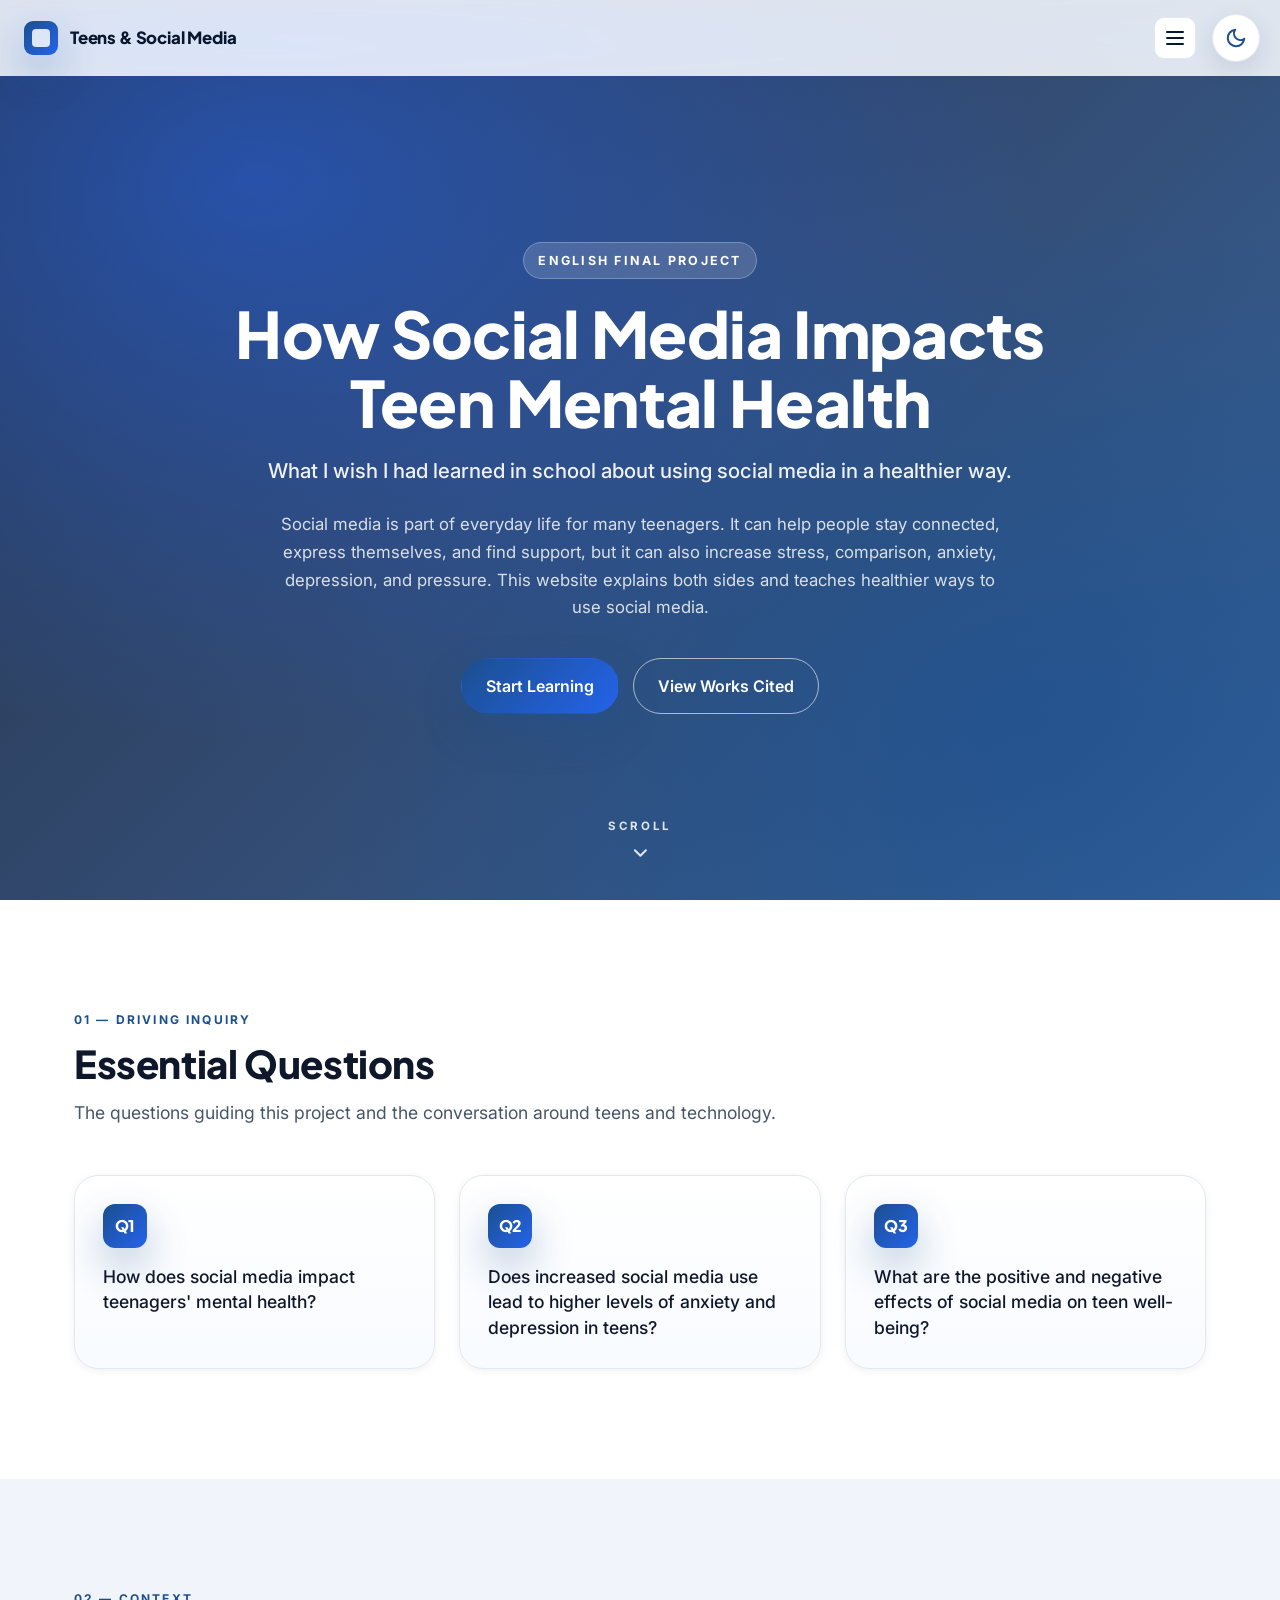
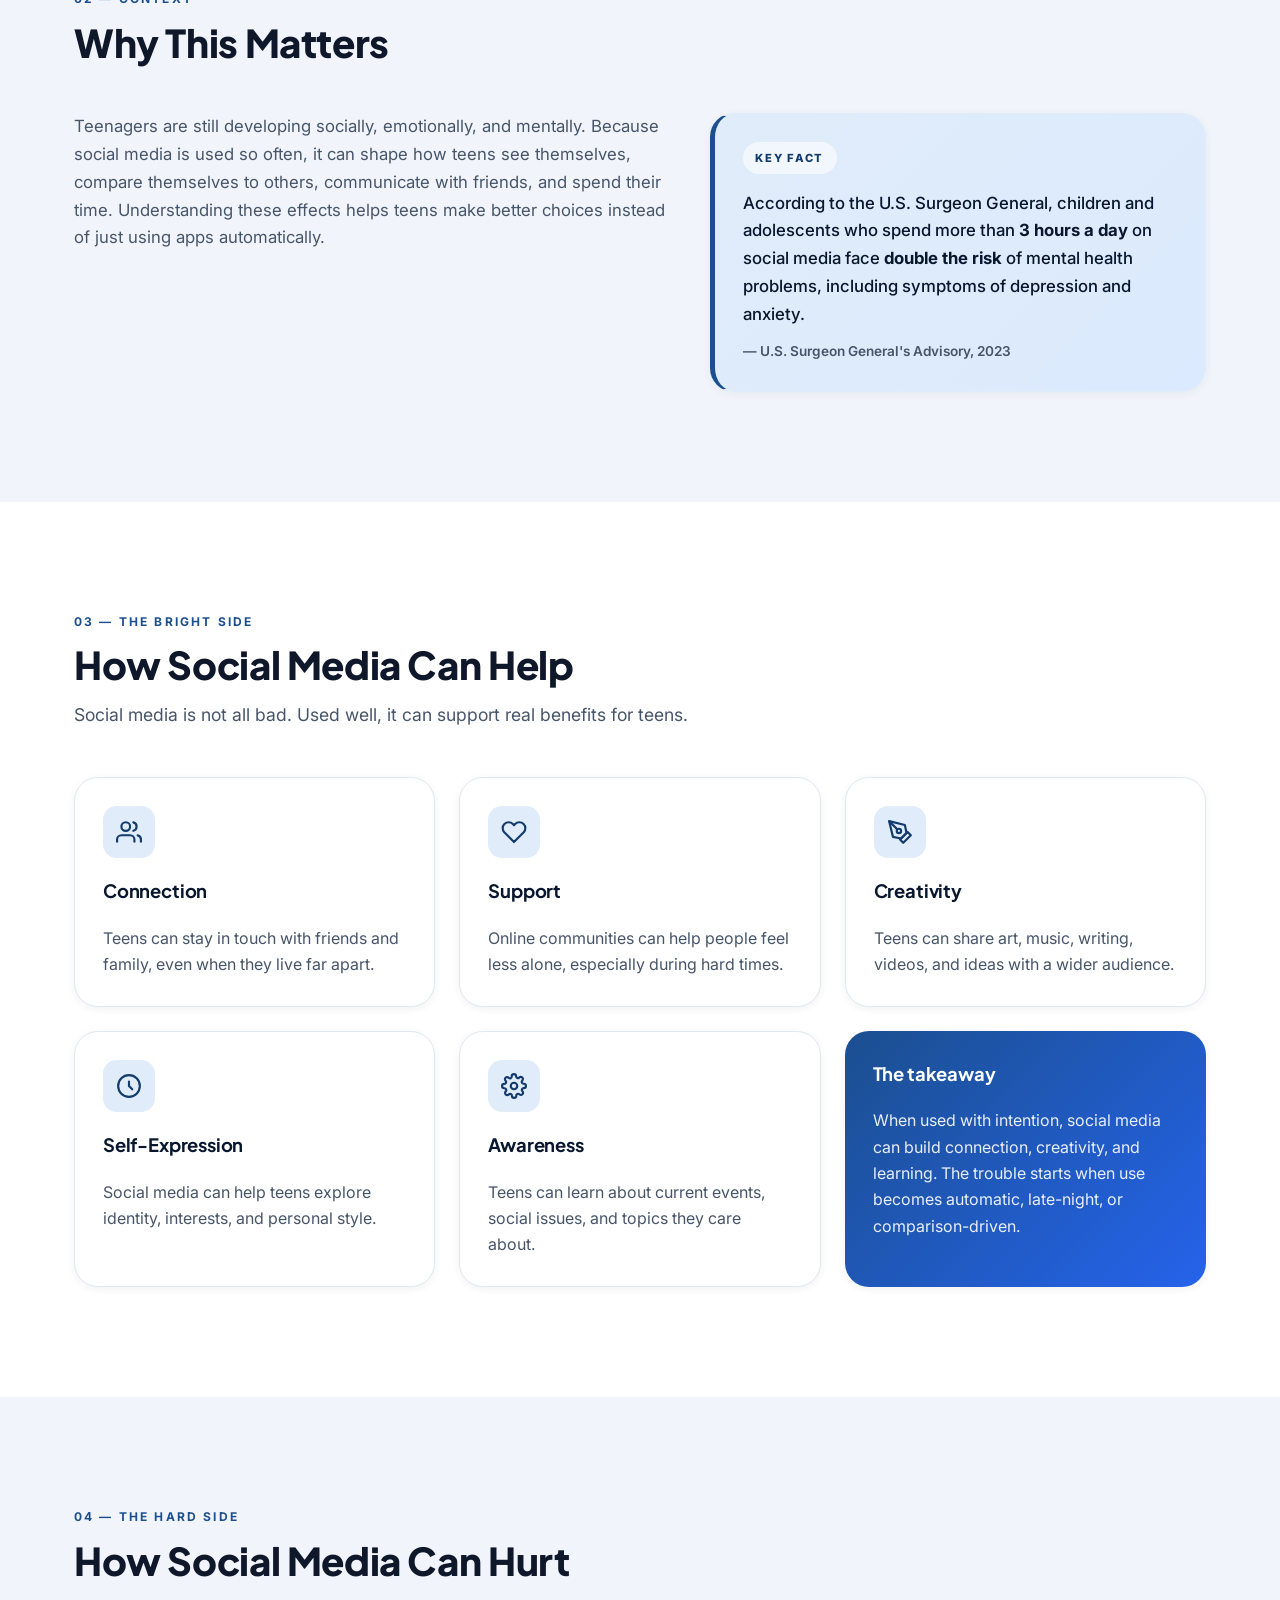
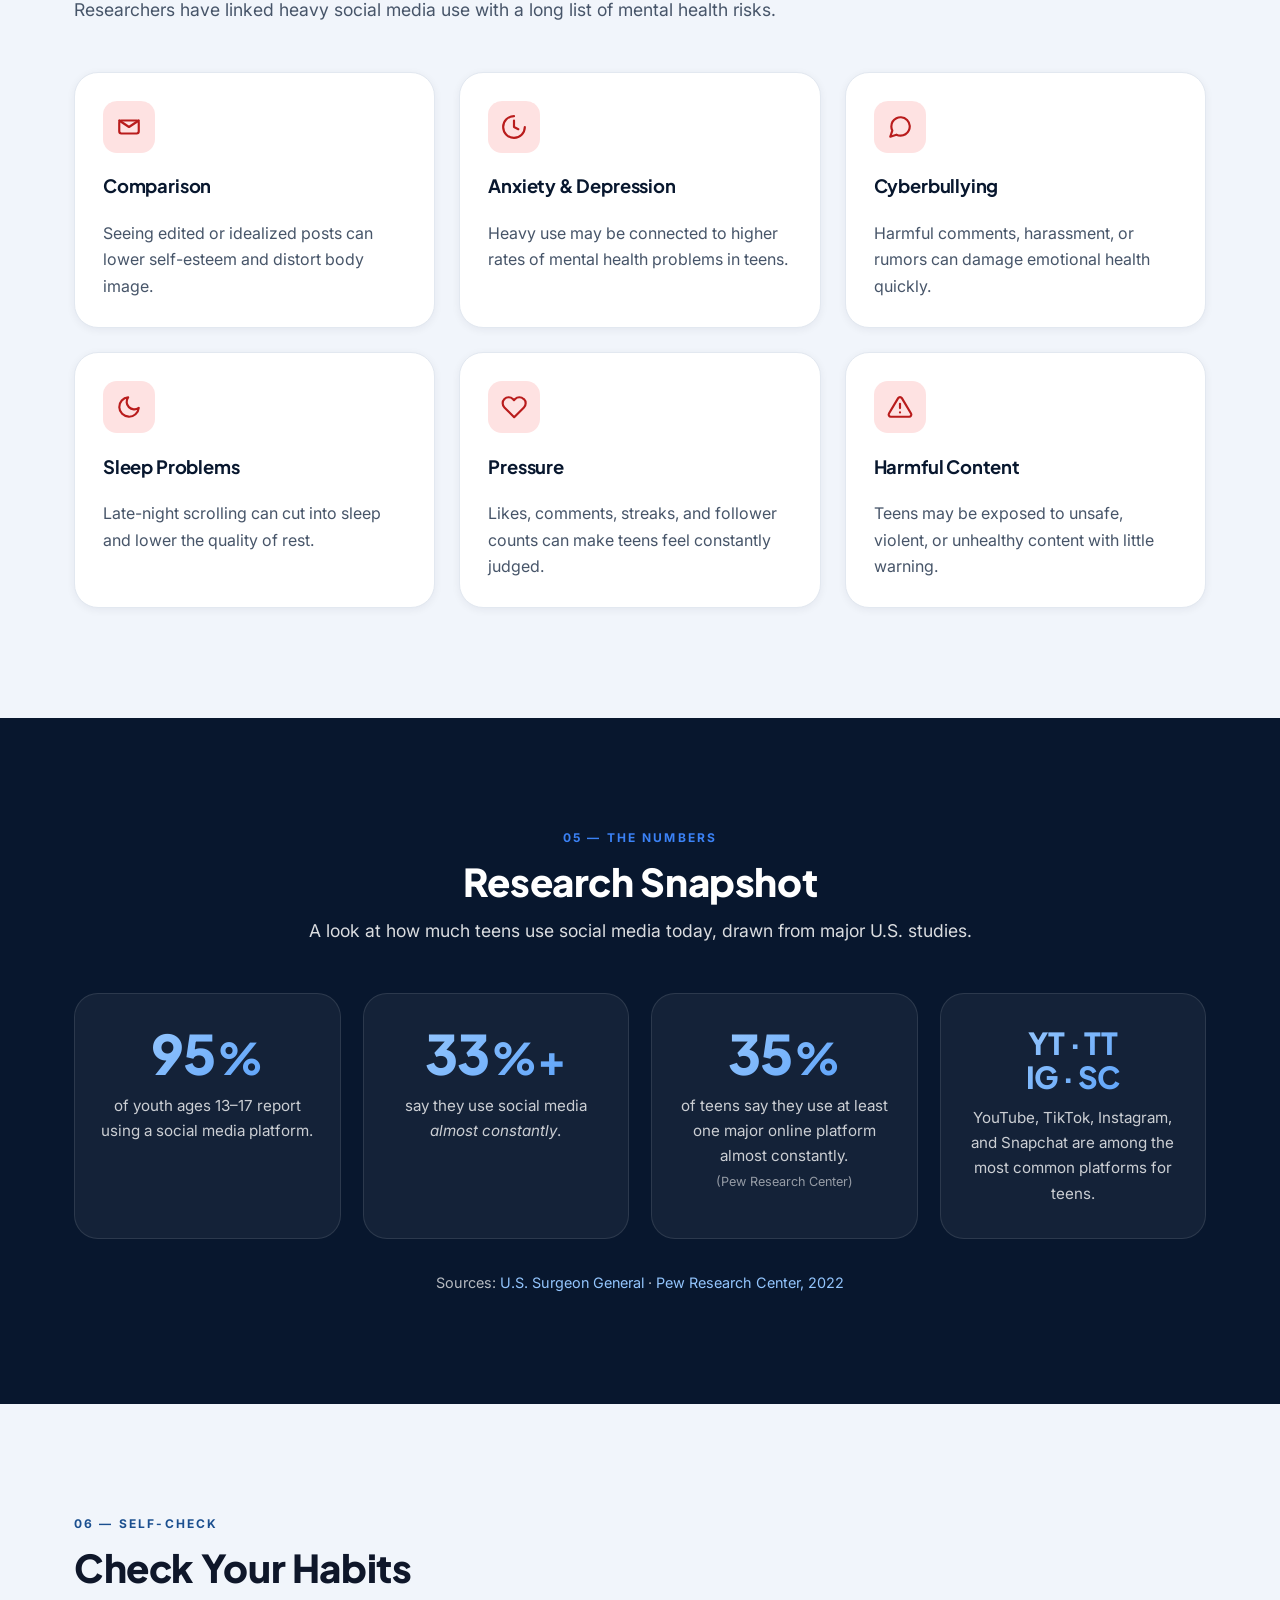
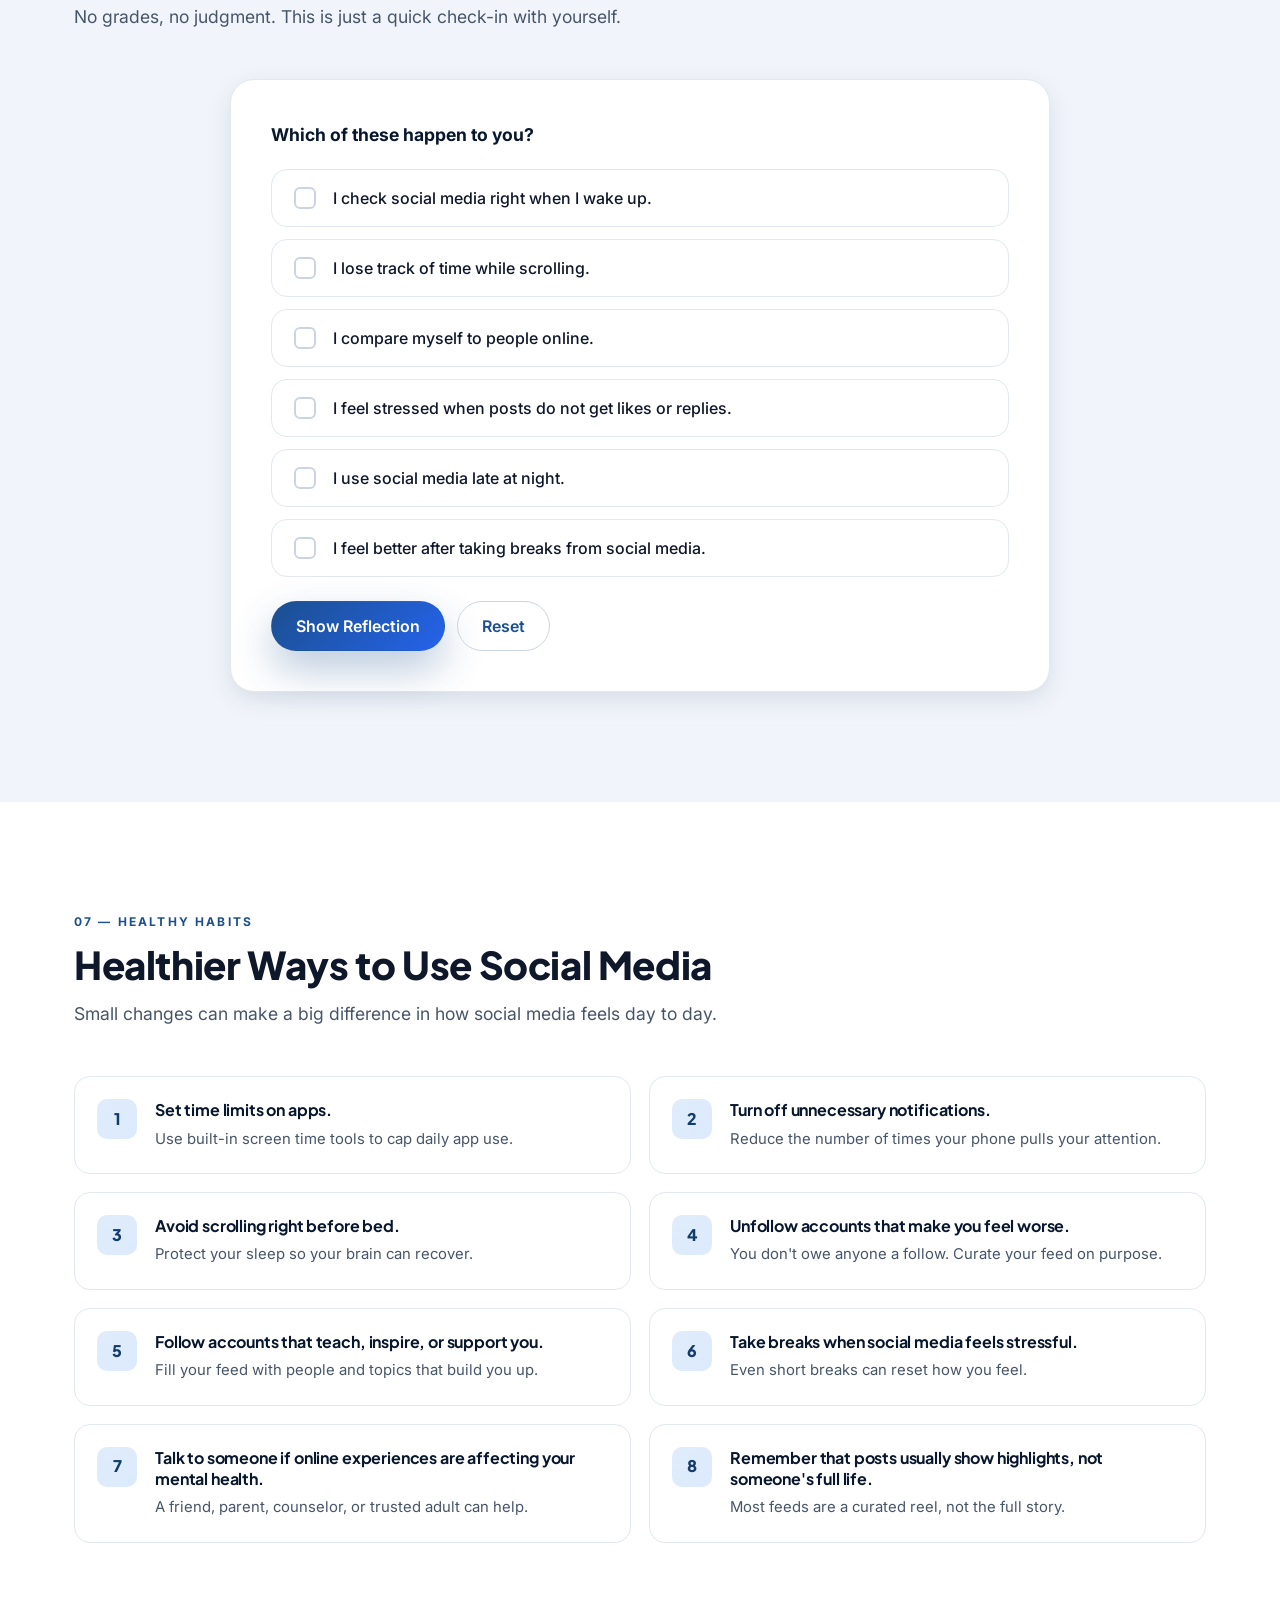
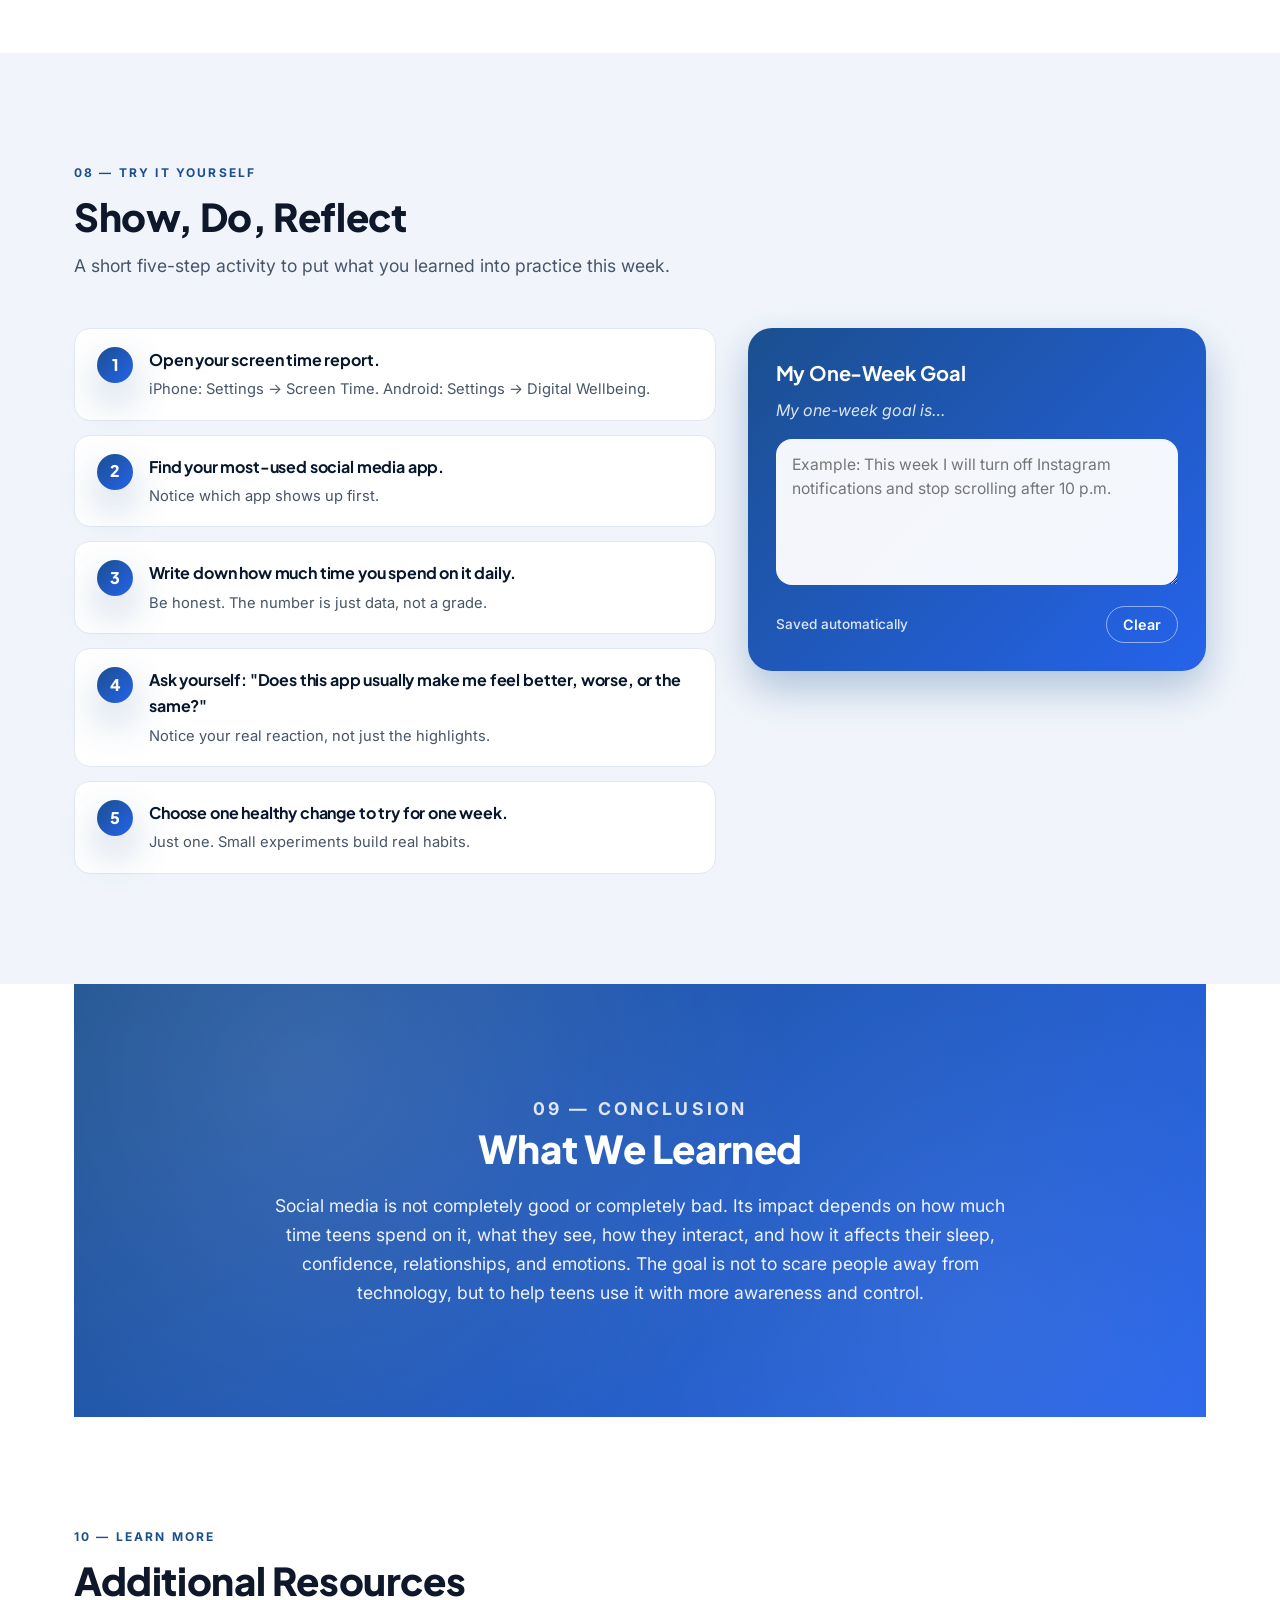
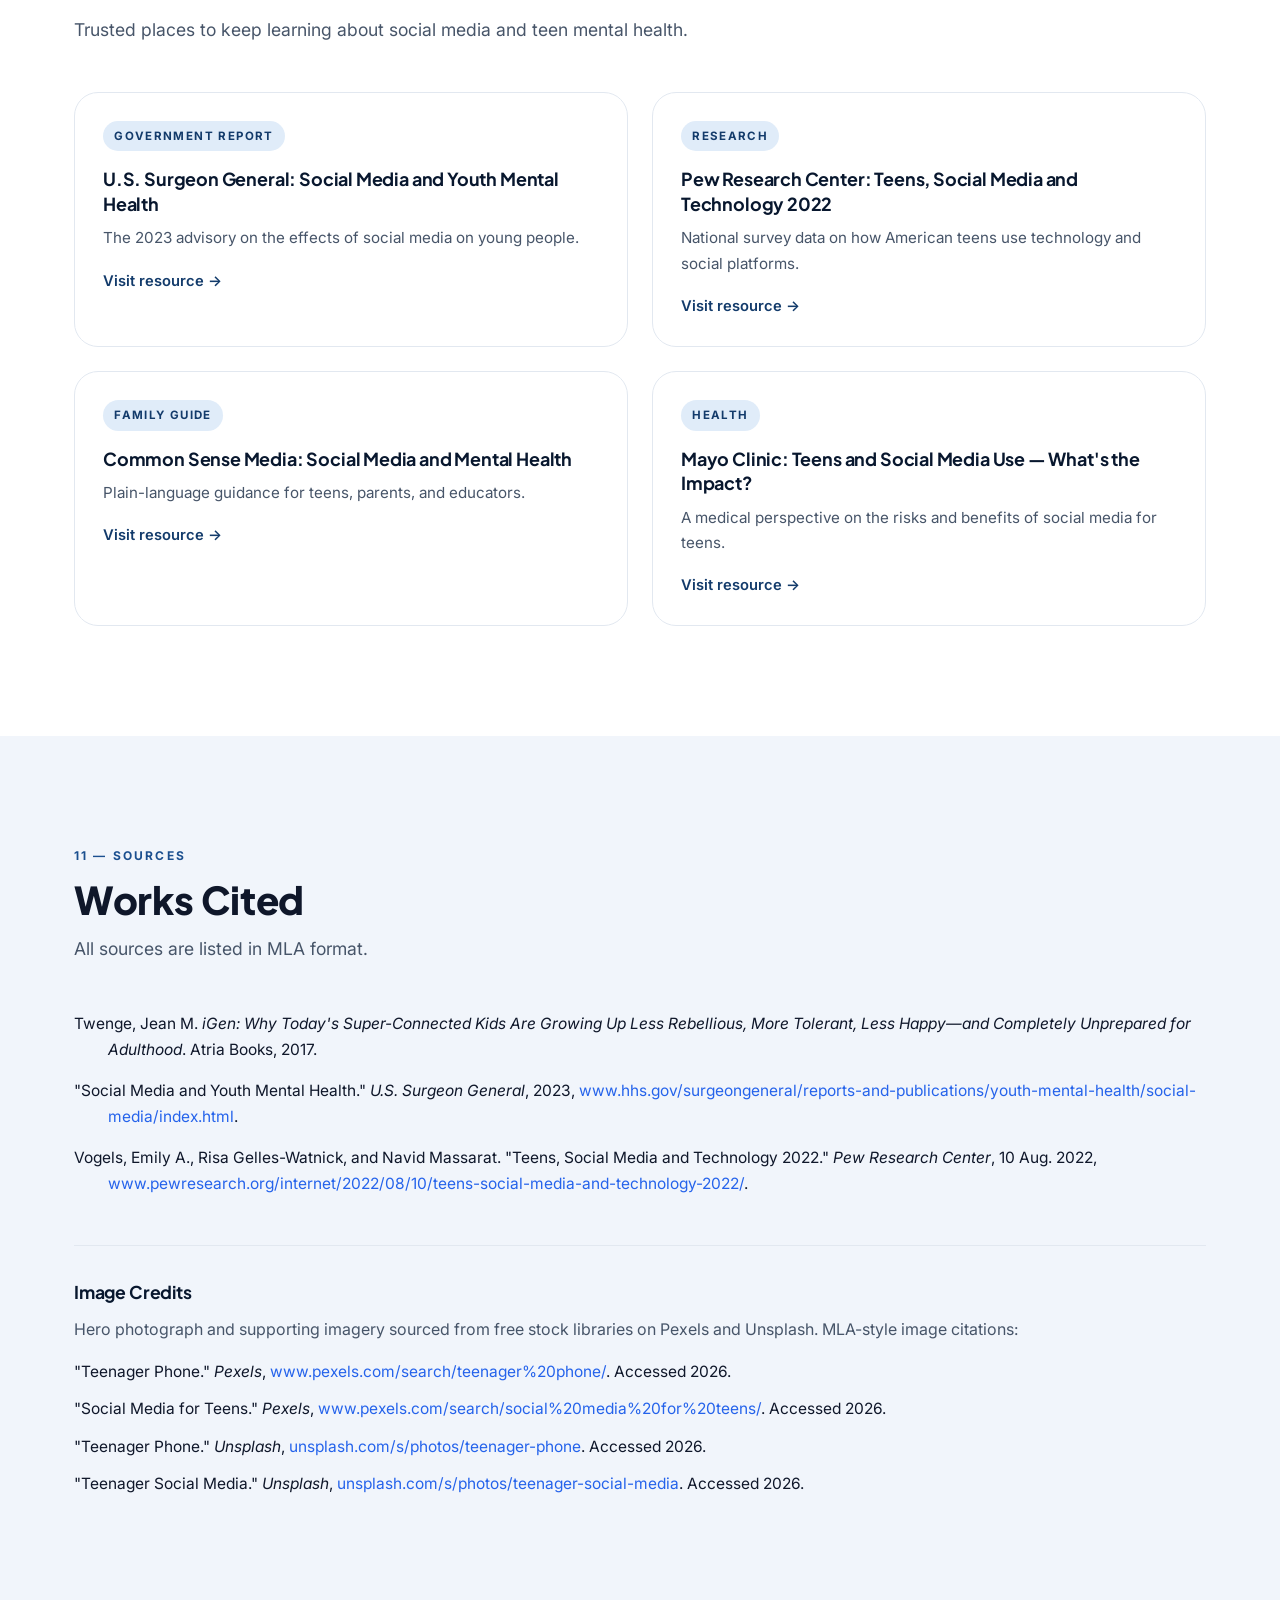
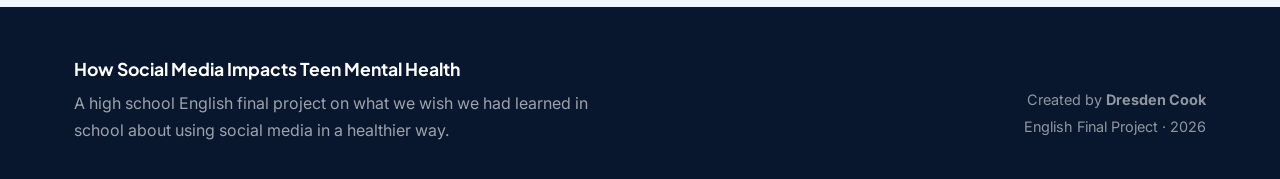
==== commit a02e3740: "Change to top nav bar" ====
--- a/index.html
+++ b/index.html
@@ -8,7 +8,7 @@
   <link rel="preconnect" href="https://fonts.googleapis.com" />
   <link rel="preconnect" href="https://fonts.gstatic.com" crossorigin />
   <link href="https://fonts.googleapis.com/css2?family=Plus+Jakarta+Sans:wght@400;500;600;700;800&family=Inter:wght@400;500;600;700&display=swap" rel="stylesheet" />
-  <link rel="stylesheet" href="styles.css?v=2" />
+  <link rel="stylesheet" href="styles.css?v=4" />
   <script>
     // Apply saved theme before paint to avoid flash of wrong theme.
     (function () {
@@ -30,33 +30,31 @@
         <span class="logo-mark" aria-hidden="true"></span>
         <span class="logo-text">Teens &amp; Social Media</span>
       </a>
-      <div class="nav-right">
-        <nav class="nav-links" id="navLinks" aria-label="Primary">
-          <a href="#essential-questions">Questions</a>
-          <a href="#why">Why It Matters</a>
-          <a href="#positive">Positives</a>
-          <a href="#negative">Negatives</a>
-          <a href="#research">Research</a>
-          <a href="#quiz">Self-Check</a>
-          <a href="#habits">Habits</a>
-          <a href="#activity">Try It</a>
-          <a href="#resources">Resources</a>
-          <a href="#works-cited">Works Cited</a>
-        </nav>
-        <button class="theme-toggle" id="themeToggle" type="button" aria-label="Switch to dark mode" title="Toggle theme">
-          <svg class="icon-sun" viewBox="0 0 24 24" fill="none" stroke="currentColor" stroke-width="2" stroke-linecap="round" stroke-linejoin="round" aria-hidden="true">
-            <circle cx="12" cy="12" r="4"/>
-            <path d="M12 2v2M12 20v2M4.93 4.93l1.41 1.41M17.66 17.66l1.41 1.41M2 12h2M20 12h2M4.93 19.07l1.41-1.41M17.66 6.34l1.41-1.41"/>
-          </svg>
-          <svg class="icon-moon" viewBox="0 0 24 24" fill="none" stroke="currentColor" stroke-width="2" stroke-linecap="round" stroke-linejoin="round" aria-hidden="true">
-            <path d="M21 12.79A9 9 0 1 1 11.21 3 7 7 0 0 0 21 12.79z"/>
-          </svg>
-        </button>
-        <button class="nav-toggle" id="navToggle" aria-label="Open menu" aria-expanded="false">
-          <span></span><span></span><span></span>
-        </button>
-      </div>
+      <nav class="nav-links" id="navLinks" aria-label="Primary">
+        <a href="#essential-questions">Questions</a>
+        <a href="#why">Why It Matters</a>
+        <a href="#positive">Positives</a>
+        <a href="#negative">Negatives</a>
+        <a href="#research">Research</a>
+        <a href="#quiz">Self-Check</a>
+        <a href="#habits">Habits</a>
+        <a href="#activity">Try It</a>
+        <a href="#resources">Resources</a>
+        <a href="#works-cited">Works Cited</a>
+      </nav>
+      <button class="nav-toggle" id="navToggle" aria-label="Open menu" aria-expanded="false">
+        <span></span><span></span><span></span>
+      </button>
     </div>
+    <button class="theme-toggle" id="themeToggle" type="button" aria-label="Switch to dark mode" title="Toggle theme">
+      <svg class="icon-sun" viewBox="0 0 24 24" fill="none" stroke="currentColor" stroke-width="2.2" stroke-linecap="round" stroke-linejoin="round" aria-hidden="true">
+        <circle cx="12" cy="12" r="4"/>
+        <path d="M12 2v2M12 20v2M4.93 4.93l1.41 1.41M17.66 17.66l1.41 1.41M2 12h2M20 12h2M4.93 19.07l1.41-1.41M17.66 6.34l1.41-1.41"/>
+      </svg>
+      <svg class="icon-moon" viewBox="0 0 24 24" fill="none" stroke="currentColor" stroke-width="2.2" stroke-linecap="round" stroke-linejoin="round" aria-hidden="true">
+        <path d="M21 12.79A9 9 0 1 1 11.21 3 7 7 0 0 0 21 12.79z"/>
+      </svg>
+    </button>
   </header>
 
   <main>
--- a/styles.css
+++ b/styles.css
@@ -202,6 +202,8 @@
   -webkit-backdrop-filter: saturate(180%) blur(14px);
   border-bottom: 1px solid transparent;
   transition: background 0.3s var(--ease), border-color 0.3s var(--ease), box-shadow 0.3s var(--ease);
+  /* room reserved on the right for the pinned theme toggle */
+  --toggle-reserve: 84px;
 }
 .navbar.scrolled {
   background: var(--nav-bg-scrolled, rgba(255, 255, 255, 0.95));
@@ -213,14 +215,14 @@
   --nav-bg-scrolled: rgba(10, 18, 36, 0.92);
 }
 .nav-container {
-  max-width: var(--container);
+  max-width: none;
   margin: 0 auto;
-  padding: 0 24px;
+  padding: 0 var(--toggle-reserve) 0 24px;
   height: 100%;
   display: flex;
   align-items: center;
   justify-content: space-between;
-  gap: 24px;
+  gap: 20px;
 }
 .nav-logo {
   display: inline-flex;
@@ -253,41 +255,46 @@
   background: rgba(10, 18, 36, 0.92);
 }
 .logo-text { white-space: nowrap; }
-.nav-right {
-  display: flex;
-  align-items: center;
-  gap: 14px;
-  min-width: 0;
-}
 .nav-links {
+  position: absolute;
+  left: 50%;
+  top: 50%;
+  transform: translate(-50%, -50%);
   display: flex;
   gap: 0.15rem;
   align-items: center;
   flex-wrap: nowrap;
-  min-width: 0;
+  z-index: 1;
 }
 .theme-toggle {
+  position: fixed;
+  top: calc(var(--nav-h) / 2);
+  right: 20px;
+  transform: translateY(-50%);
+  z-index: 60;
   display: inline-flex;
   align-items: center;
   justify-content: center;
-  width: 40px;
-  height: 40px;
+  width: 48px;
+  height: 48px;
   flex-shrink: 0;
   background: var(--surface);
-  border: 1px solid var(--border);
+  border: 1.5px solid var(--border);
   border-radius: 50%;
   color: var(--brand);
   cursor: pointer;
   padding: 0;
-  transition: background 0.25s var(--ease), color 0.25s var(--ease), border-color 0.25s var(--ease), transform 0.2s var(--ease);
+  box-shadow: var(--shadow-md);
+  transition: background 0.25s var(--ease), color 0.25s var(--ease), border-color 0.25s var(--ease), transform 0.2s var(--ease), box-shadow 0.25s var(--ease);
 }
 .theme-toggle:hover {
   color: var(--white);
   background: var(--brand);
   border-color: var(--brand);
-  transform: translateY(-1px);
-}
-.theme-toggle svg { width: 20px; height: 20px; }
+  transform: translateY(-50%) scale(1.05);
+  box-shadow: var(--shadow-glow);
+}
+.theme-toggle svg { width: 22px; height: 22px; }
 .theme-toggle .icon-sun { display: none; }
 .theme-toggle .icon-moon { display: block; }
 [data-theme="dark"] .theme-toggle { color: #f8c468; }
@@ -1003,36 +1010,39 @@
   transform: translateY(0);
 }
 
-/* -------- Navigation: always use hamburger menu (10 links don't fit horizontally) -------- */
-.nav-toggle { display: inline-flex; }
-.nav-links {
-  position: absolute;
-  top: var(--nav-h);
-  left: 0;
-  right: 0;
-  flex-direction: column;
-  align-items: stretch;
-  background: var(--surface);
-  border-bottom: 1px solid var(--border);
-  padding: 12px 16px 20px;
-  gap: 4px;
-  transform: translateY(-12px);
-  opacity: 0;
-  pointer-events: none;
-  transition: opacity 0.25s var(--ease), transform 0.25s var(--ease);
-  box-shadow: var(--shadow-md);
-  max-height: calc(100vh - var(--nav-h));
-  overflow-y: auto;
-}
-.nav-links.open {
-  transform: translateY(0);
-  opacity: 1;
-  pointer-events: auto;
-}
-.nav-links a {
-  padding: 0.85rem 0.85rem;
-  font-size: 1rem;
-  border-radius: 10px;
+/* -------- Responsive nav: hamburger when desktop nav can't fit -------- */
+@media (max-width: 1366px) {
+  .nav-toggle { display: inline-flex; }
+  .nav-links {
+    position: absolute;
+    top: var(--nav-h);
+    left: 0;
+    right: 0;
+    flex-direction: column;
+    align-items: stretch;
+    background: var(--surface);
+    border-bottom: 1px solid var(--border);
+    padding: 12px 16px 20px;
+    gap: 4px;
+    margin-left: 0;
+    transform: translateY(-12px);
+    opacity: 0;
+    pointer-events: none;
+    transition: opacity 0.25s var(--ease), transform 0.25s var(--ease);
+    box-shadow: var(--shadow-md);
+    max-height: calc(100vh - var(--nav-h));
+    overflow-y: auto;
+  }
+  .nav-links.open {
+    transform: translateY(0);
+    opacity: 1;
+    pointer-events: auto;
+  }
+  .nav-links a {
+    padding: 0.85rem 0.85rem;
+    font-size: 1rem;
+    border-radius: 10px;
+  }
 }
 
 @media (max-width: 960px) {
